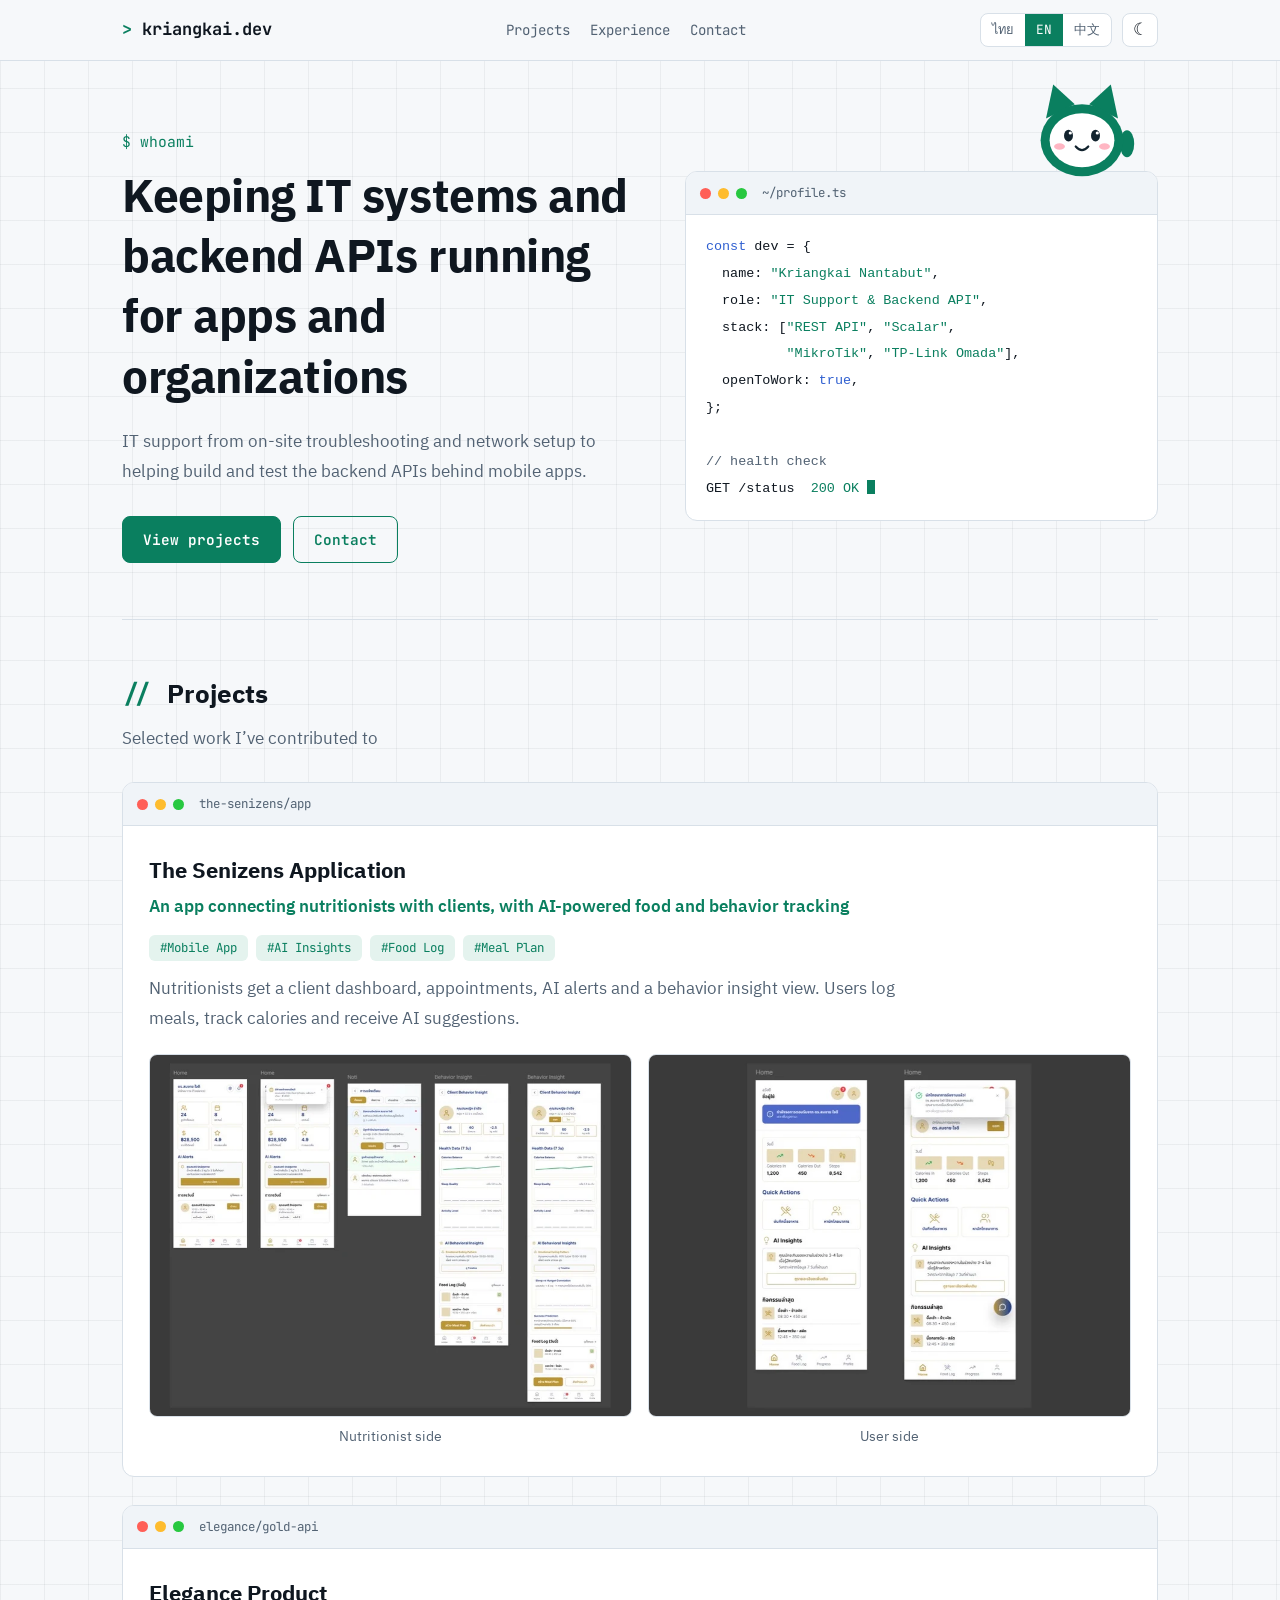
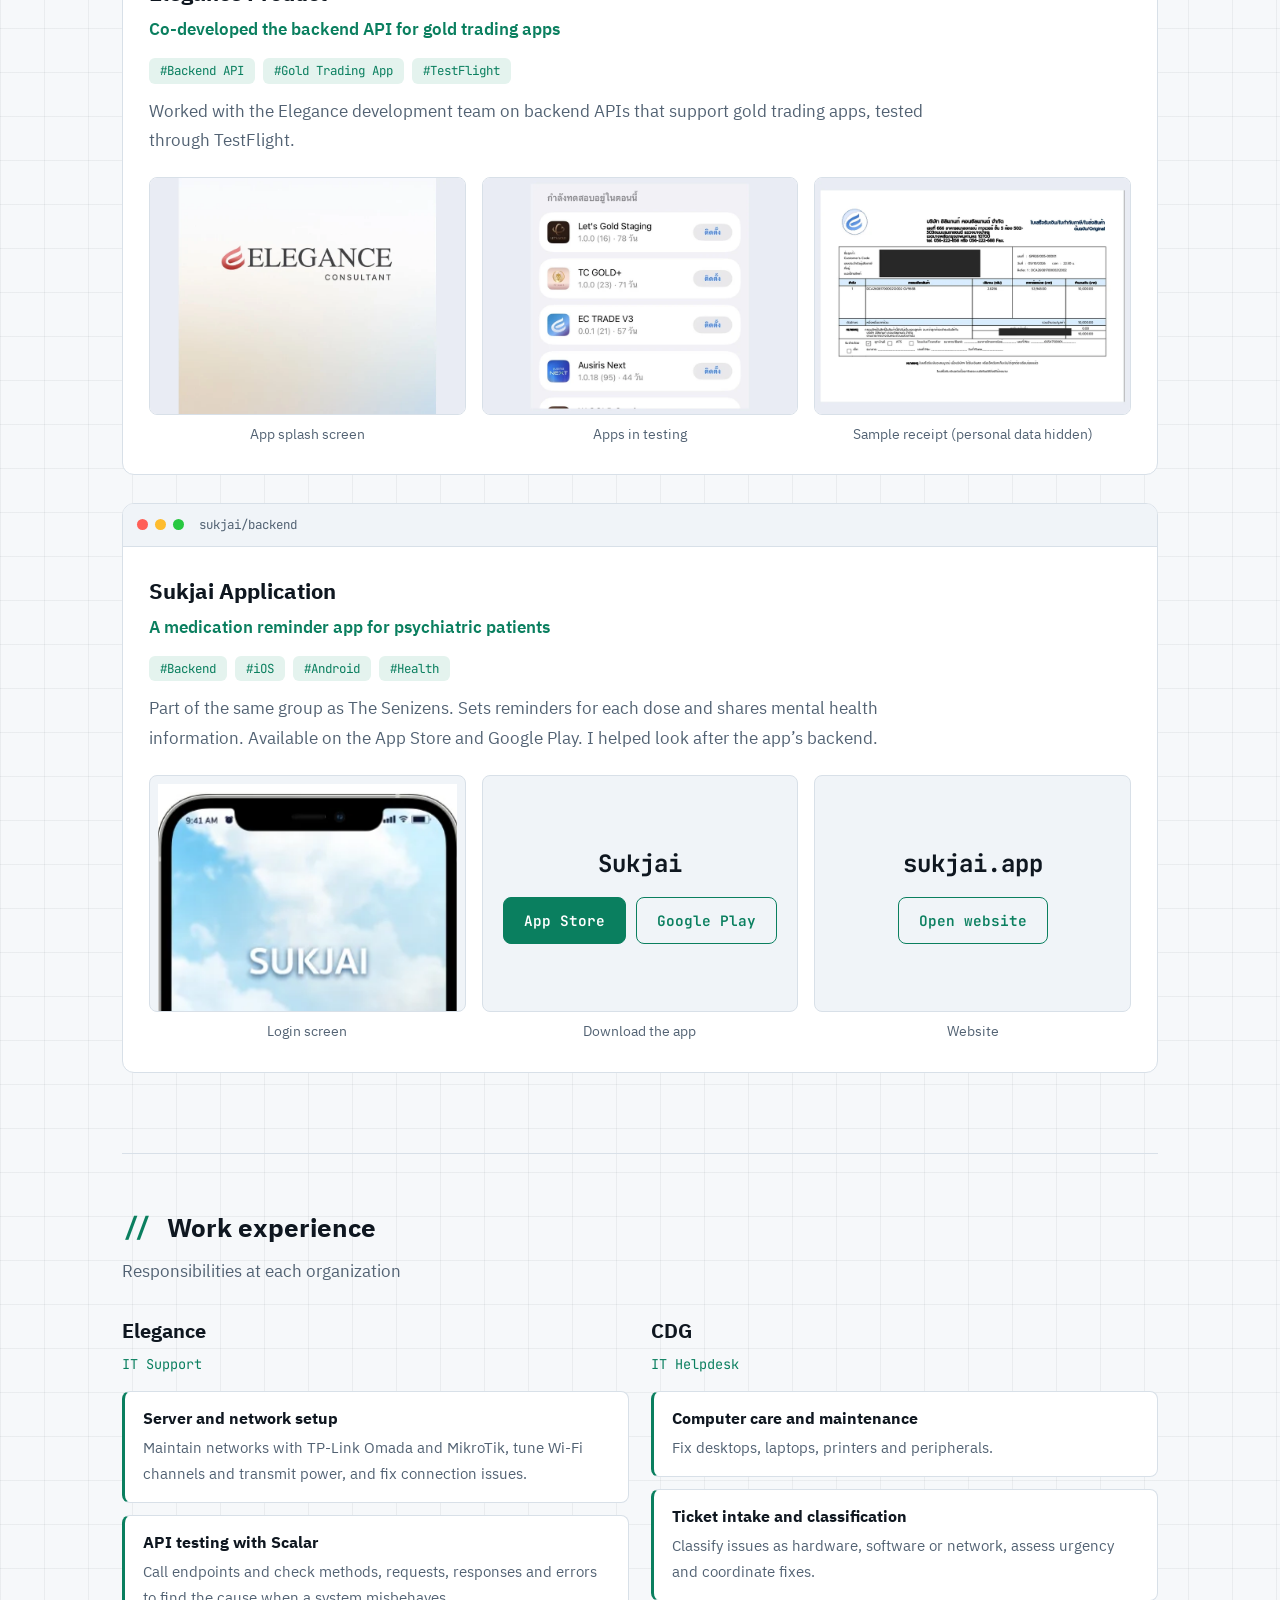
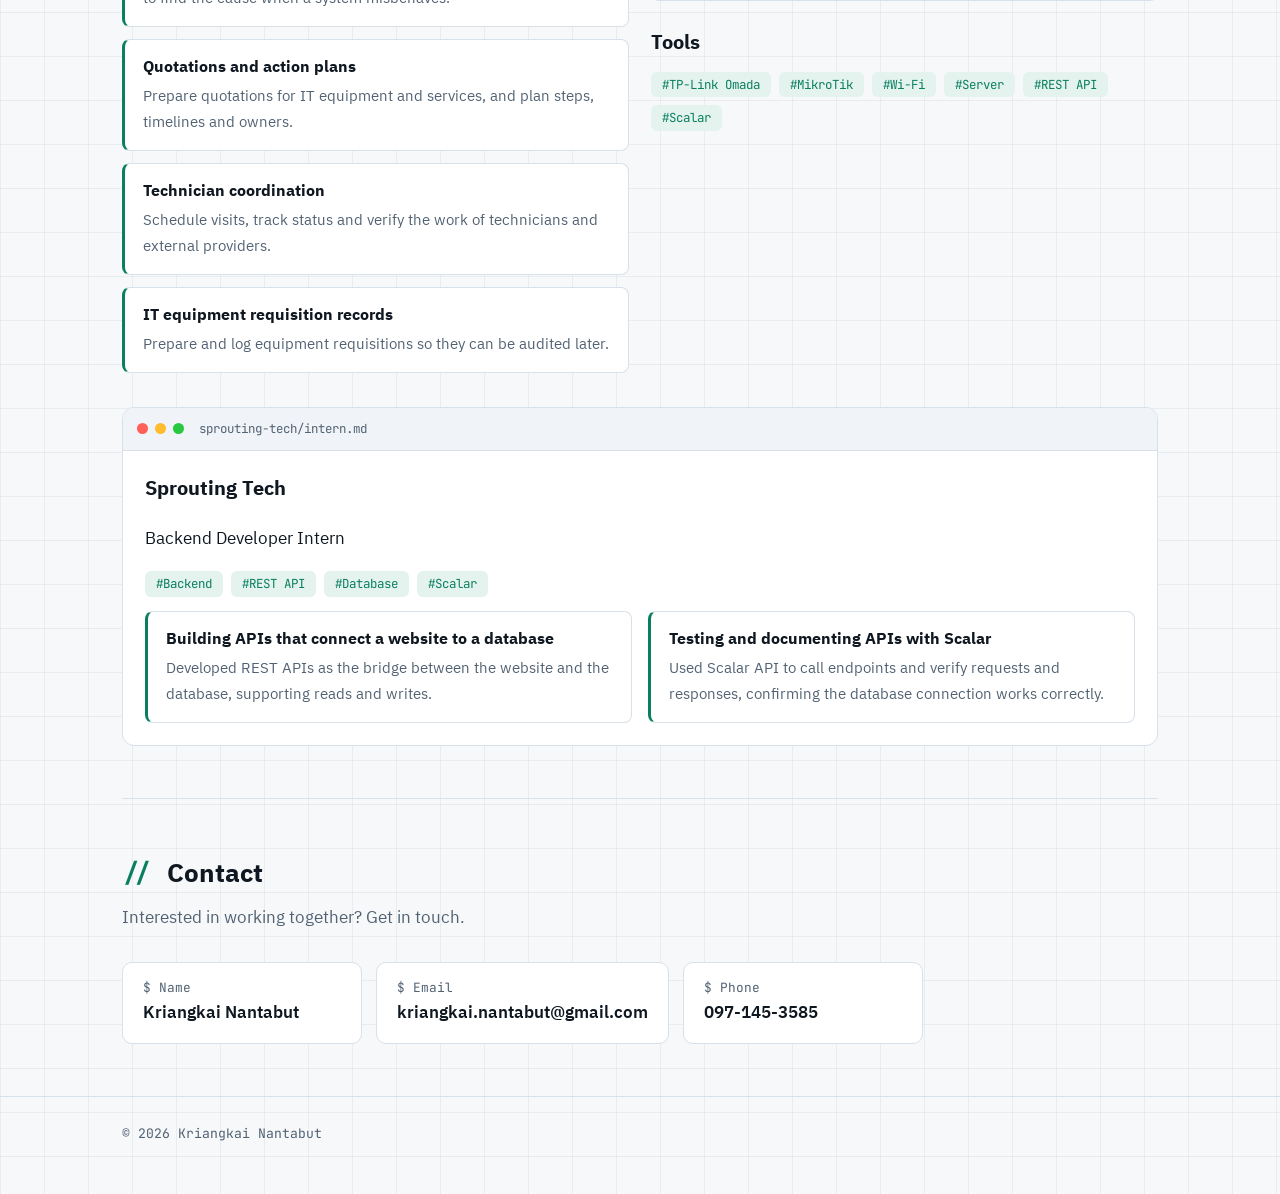
==== index.html @ 91616f71 "Add files via upload" ====
<!DOCTYPE html>
<html lang="th">
<head>
<meta charset="utf-8">
<meta name="viewport" content="width=device-width, initial-scale=1, viewport-fit=cover">
<meta property="og:title" content="Kriangkai Nantabut | Portfolio">
<meta property="og:description" content="IT Support &amp; Backend API | The Senizens, Elegance Product, Sukjai">
<meta name="description" content="IT Support &amp; Backend API portfolio">
<title>Kriangkai Nantabut | Portfolio</title>
<link rel="preconnect" href="https://fonts.googleapis.com">
<link rel="preconnect" href="https://fonts.gstatic.com" crossorigin>
<link href="https://fonts.googleapis.com/css2?family=IBM+Plex+Sans+Thai:wght@400;500;600;700&family=JetBrains+Mono:wght@400;500;700&family=Noto+Sans+SC:wght@400;500;700&display=swap" rel="stylesheet">
<style>
:root{
  --bg:#f6f8fa;--surface:#fff;--ink:#0f1720;--muted:#526273;--line:#d8e0e8;--grid:rgba(15,23,32,.05);
  --accent:#0a7f5f;--accent2:#2f5fd0;--accent-ink:#fff;--tint:#e4f3ee;--code:#f0f4f8;--warn:#b7791f;
  --mono:"JetBrains Mono",ui-monospace,SFMono-Regular,Menlo,Consolas,monospace;
  box-sizing:border-box;padding-top:env(safe-area-inset-top,0px);padding-bottom:env(safe-area-inset-bottom,0px);
}
@media (prefers-color-scheme: dark){
  :root:not([data-theme="light"]){--bg:#0a0f14;--surface:#111a22;--ink:#e6edf3;--muted:#8b9bab;--line:#1f2d3a;--grid:rgba(255,255,255,.035);--accent:#3ee6b0;--accent2:#7aa2ff;--accent-ink:#04130e;--tint:#0f2a26;--code:#0c141b;--warn:#f0bc47}
}
:root[data-theme="dark"]{--bg:#0a0f14;--surface:#111a22;--ink:#e6edf3;--muted:#8b9bab;--line:#1f2d3a;--grid:rgba(255,255,255,.035);--accent:#3ee6b0;--accent2:#7aa2ff;--accent-ink:#04130e;--tint:#0f2a26;--code:#0c141b;--warn:#f0bc47}
html{scroll-padding-top:calc(env(safe-area-inset-top,0px) + 70px);scroll-behavior:smooth}
*{box-sizing:border-box}
body{margin:0;background-color:var(--bg);background-image:linear-gradient(var(--grid) 1px,transparent 1px),linear-gradient(90deg,var(--grid) 1px,transparent 1px);background-size:44px 44px;color:var(--ink);font-family:"IBM Plex Sans Thai","Noto Sans SC",system-ui,sans-serif;line-height:1.75;font-size:17px;transition:background-color .25s,color .25s}
body::before{content:"";position:fixed;inset:0 0 auto;height:env(safe-area-inset-top,0px);z-index:10;background:var(--bg)}
.wrap{max-width:1080px;margin:0 auto;padding:0 22px}
a{color:var(--accent)}
:focus-visible{outline:2px solid var(--accent);outline-offset:3px}
.mono{font-family:var(--mono)}

.bar{position:sticky;top:env(safe-area-inset-top,0px);z-index:11;background:var(--bg);border-bottom:1px solid var(--line)}
.bar .wrap{display:flex;align-items:center;justify-content:space-between;gap:12px;height:60px}
.brand{font-family:var(--mono);font-weight:700;text-decoration:none;color:var(--ink)}
.brand b{color:var(--accent)}
.bar nav{display:flex;gap:20px}
.bar nav a{font-family:var(--mono);text-decoration:none;color:var(--muted);font-size:.88rem}
.bar nav a:hover{color:var(--accent)}
.tools{display:flex;gap:10px;align-items:center}
.lang{display:flex;border:1px solid var(--line);border-radius:8px;overflow:hidden;background:var(--surface)}
.lang button{font:inherit;font-family:var(--mono);font-size:.8rem;background:transparent;color:var(--muted);border:0;padding:5px 11px;cursor:pointer}
.lang button[aria-pressed="true"]{background:var(--accent);color:var(--accent-ink)}
#theme{font-size:1.05rem;line-height:1;width:36px;height:34px;border-radius:8px;border:1px solid var(--line);background:var(--surface);color:var(--ink);cursor:pointer}
#theme:hover,.lang button:hover{color:var(--accent)}
.lang button[aria-pressed="true"]:hover{color:var(--accent-ink)}

.hero{display:grid;grid-template-columns:1.05fr .95fr;gap:40px;align-items:center;padding:68px 0 56px}
.eyebrow{font-family:var(--mono);color:var(--accent);font-size:.92rem;margin:0 0 14px}
.hero h1{font-size:clamp(1.8rem,4.4vw,2.9rem);line-height:1.3;margin:0 0 18px;font-weight:700;letter-spacing:-.01em}
.hero p.lead{margin:0 0 28px;color:var(--muted);max-width:34em}
.btns{display:flex;gap:12px;flex-wrap:wrap}
.btn{display:inline-block;padding:10px 20px;border-radius:8px;text-decoration:none;font-weight:600;font-family:var(--mono);font-size:.9rem;border:1px solid var(--accent);color:var(--accent);transition:transform .15s}
.btn:hover{transform:translateY(-2px)}
.btn.main{background:var(--accent);color:var(--accent-ink)}

.win{background:var(--surface);border:1px solid var(--line);border-radius:12px;overflow:hidden}
.wb{display:flex;align-items:center;gap:7px;padding:10px 14px;border-bottom:1px solid var(--line);background:var(--code);font-family:var(--mono);font-size:.78rem;color:var(--muted)}
.wb i{width:11px;height:11px;border-radius:50%;background:#ff5f57}.wb i:nth-child(2){background:#febc2e}.wb i:nth-child(3){background:#28c840}
.wb span{margin-left:8px}
.term pre{margin:0;padding:18px 20px;font-family:var(--mono);font-size:.84rem;line-height:1.85;overflow-x:auto;color:var(--ink)}
.k{color:var(--accent2)}.s{color:var(--accent)}.c{color:var(--muted)}.ok{color:var(--accent)}
.cur{display:inline-block;width:8px;height:1em;background:var(--accent);vertical-align:-2px;animation:blink 1.1s steps(1) infinite}
@keyframes blink{50%{opacity:0}}
@media (prefers-reduced-motion:reduce){.cur{animation:none}html{scroll-behavior:auto}.btn:hover{transform:none}}

.termwrap{position:relative}
.mascot{position:absolute;right:22px;top:-92px;width:108px;height:auto;z-index:2;overflow:visible}
.m-body{fill:var(--accent)}.m-face{fill:var(--surface)}.m-eye{fill:#12232e}.m-cheek{fill:#ff8fa3;opacity:.65}.m-hl{fill:#fff}
.m-mouth{fill:none;stroke:#12232e;stroke-width:2.4;stroke-linecap:round}
.m-bob{animation:bob 2.6s ease-in-out infinite}
.m-eyes,.m-arm{transform-box:fill-box}
.m-eyes{transform-origin:center;animation:eyes 4.2s infinite}
.m-arm{transform-origin:50% 90%;animation:wave 1.2s ease-in-out infinite}
@keyframes bob{50%{transform:translateY(-5px)}}
@keyframes eyes{0%,92%,100%{transform:scaleY(1)}96%{transform:scaleY(.1)}}
@keyframes wave{0%,100%{transform:rotate(-8deg)}50%{transform:rotate(22deg)}}
@media (prefers-reduced-motion:reduce){.mascot *{animation:none!important}}
.intern{margin-top:22px}.intern .in{padding:22px}.intern h3{margin:0 0 2px}.intern .item{margin-bottom:0}
section{padding:52px 0;border-top:1px solid var(--line)}
h2{font-size:1.6rem;margin:0 0 6px}
h2::before{content:"// ";font-family:var(--mono);color:var(--accent)}
.sub{color:var(--muted);margin:0 0 28px}
.chips{display:flex;flex-wrap:wrap;gap:8px;margin:0 0 14px}
.chip{font-family:var(--mono);background:var(--tint);color:var(--accent);padding:2px 11px;border-radius:6px;font-size:.78rem}
.chip::before{content:"#"}

.proj{margin-bottom:28px}
.proj .in{padding:26px}
.proj h3{font-size:1.4rem;margin:0}
.proj .tag{color:var(--accent);font-weight:600;margin:2px 0 12px}
.proj p.d{color:var(--muted);margin:0 0 20px;max-width:46em}
.pair{display:grid;grid-template-columns:1fr 1fr;gap:16px}
.trio{grid-template-columns:repeat(3,1fr)}
.shot{margin:0}
.frame{aspect-ratio:4/3;background:var(--code);border-radius:8px;border:1px solid var(--line);overflow:hidden;display:grid;place-items:center;position:relative}
.frame img{width:100%;height:100%;object-fit:cover;display:block;cursor:zoom-in;transition:transform .3s}
.frame:hover img{transform:scale(1.04)}
.frame.phone img{object-fit:contain;padding:8px}
.shot figcaption{margin-top:8px;color:var(--muted);font-size:.9rem;text-align:center}
.store{align-content:center;justify-items:center;gap:12px;padding:20px;text-align:center}
.store .logo{font-family:var(--mono);font-size:1.5rem;font-weight:700}
.store .row{display:flex;gap:10px;flex-wrap:wrap;justify-content:center}

#zoom{position:fixed;inset:0;z-index:50;display:grid;place-items:center;background:rgba(4,8,12,.82);backdrop-filter:blur(6px);opacity:0;pointer-events:none;transition:opacity .18s}
#zoom.on{opacity:1}
#zoom img{max-width:94vw;max-height:90vh;object-fit:contain;border-radius:10px;box-shadow:0 20px 60px rgba(0,0,0,.5);transform:scale(.95);transition:transform .2s}
#zoom.on img{transform:none}
@media (hover:none){#zoom.on{pointer-events:auto}.frame img{cursor:pointer}}

.roles{display:grid;grid-template-columns:1fr 1fr;gap:22px}
.col h3{margin:0 0 2px}
.col .co{font-family:var(--mono);color:var(--accent);margin:0 0 14px;font-size:.85rem}
.item{background:var(--surface);border:1px solid var(--line);border-left:3px solid var(--accent);border-radius:8px;padding:14px 18px;margin-bottom:12px}
.item h4{margin:0 0 2px;font-size:1rem}
.item p{margin:0;color:var(--muted);font-size:.93rem}

.contact{display:flex;gap:14px;flex-wrap:wrap}
.cbox{background:var(--surface);border:1px solid var(--line);border-radius:10px;padding:14px 20px;min-width:240px}
.cbox span{display:block;font-family:var(--mono);color:var(--muted);font-size:.8rem}
.cbox span::before{content:"$ "}
.cbox a,.cbox strong{font-weight:600;text-decoration:none;color:var(--ink);word-break:break-all}
.cbox a:hover{color:var(--accent)}
footer{padding:26px 0 48px;border-top:1px solid var(--line);color:var(--muted);font-family:var(--mono);font-size:.82rem}

@media (max-width:820px){
  .hero{grid-template-columns:1fr;padding-top:40px}
  .termwrap{margin-top:80px}
  .mascot{width:92px;top:-78px}
  .roles{grid-template-columns:1fr}
  .bar nav{display:none}
  .proj .in{padding:18px}
  .pair{gap:10px}
  .trio{grid-template-columns:1fr}
}
</style>
</head>
<body>
<div class="bar"><div class="wrap">
  <a class="brand" href="#top"><b>&gt;</b> kriangkai.dev</a>
  <nav><a href="#projects" data-i18n="nav_proj"></a><a href="#work" data-i18n="nav_work"></a><a href="#contact" data-i18n="nav_contact"></a></nav>
  <div class="tools">
    <div class="lang" role="group" aria-label="Language">
      <button data-l="th" aria-pressed="true">ไทย</button><button data-l="en" aria-pressed="false">EN</button><button data-l="zh" aria-pressed="false">中文</button>
    </div>
    <button id="theme" type="button" aria-label="Toggle light/dark theme" title="Light / Dark"></button>
  </div>
</div></div>

<main class="wrap" id="top">
  <header class="hero">
    <div>
      <p class="eyebrow">$ whoami</p>
      <h1 data-i18n="h1"></h1>
      <p class="lead" data-i18n="hero_p"></p>
      <div class="btns">
        <a class="btn main" href="#projects" data-i18n="btn_proj"></a>
        <a class="btn" href="#contact" data-i18n="btn_contact"></a>
      </div>
    </div>
    <div class="termwrap">
    <svg class="mascot" viewBox="0 0 120 110" role="img" aria-label="Cute waving mascot">
      <g class="m-bob">
        <path class="m-body" d="M20 44 L28 6 L52 28 Z"/><path class="m-body" d="M100 44 L92 6 L68 28 Z"/>
        <g class="m-arm"><ellipse class="m-body" cx="110" cy="72" rx="8" ry="15"/></g>
        <ellipse class="m-body" cx="60" cy="68" rx="46" ry="40"/>
        <ellipse class="m-face" cx="60" cy="68" rx="36" ry="30"/>
        <g class="m-eyes"><ellipse class="m-eye" cx="45" cy="63" rx="5" ry="6.5"/><ellipse class="m-eye" cx="75" cy="63" rx="5" ry="6.5"/><circle class="m-hl" cx="47" cy="60" r="1.8"/><circle class="m-hl" cx="77" cy="60" r="1.8"/></g>
        <ellipse class="m-cheek" cx="35" cy="75" rx="6" ry="3.5"/><ellipse class="m-cheek" cx="85" cy="75" rx="6" ry="3.5"/>
        <path class="m-mouth" d="M53 75 Q60 83 67 75"/>
      </g>
    </svg>
    <div class="win term">
      <div class="wb"><i></i><i></i><i></i><span>~/profile.ts</span></div>
<pre><code><span class="k">const</span> dev = {
  name: <span class="s">"Kriangkai Nantabut"</span>,
  role: <span class="s">"IT Support &amp; Backend API"</span>,
  stack: [<span class="s">"REST API"</span>, <span class="s">"Scalar"</span>,
          <span class="s">"MikroTik"</span>, <span class="s">"TP-Link Omada"</span>],
  openToWork: <span class="k">true</span>,
};

<span class="c">// health check</span>
GET /status  <span class="ok">200 OK</span> <span class="cur"></span></code></pre>
    </div>
    </div>
  </header>

  <section id="projects">
    <h2 data-i18n="sec_proj"></h2>
    <p class="sub" data-i18n="sec_proj_s"></p>

    <article class="win proj">
      <div class="wb"><i></i><i></i><i></i><span>the-senizens/app</span></div>
      <div class="in">
        <h3>The Senizens Application</h3>
        <p class="tag" data-i18n="p1_s"></p>
        <div class="chips"><span class="chip">Mobile App</span><span class="chip">AI Insights</span><span class="chip">Food Log</span><span class="chip">Meal Plan</span></div>
        <p class="d" data-i18n="p1_d"></p>
        <div class="pair">
          <figure class="shot"><div class="frame"><img src="[data-uri]" alt="Nutritionist dashboard" loading="lazy"></div><figcaption data-i18n="p1_c1"></figcaption></figure>
          <figure class="shot"><div class="frame"><img src="[data-uri]" alt="User app screens" loading="lazy"></div><figcaption data-i18n="p1_c2"></figcaption></figure>
        </div>
      </div>
    </article>

    <article class="win proj">
      <div class="wb"><i></i><i></i><i></i><span>elegance/gold-api</span></div>
      <div class="in">
        <h3>Elegance Product</h3>
        <p class="tag" data-i18n="p2_s"></p>
        <div class="chips"><span class="chip">Backend API</span><span class="chip">Gold Trading App</span><span class="chip">TestFlight</span></div>
        <p class="d" data-i18n="p2_d"></p>
        <div class="pair trio">
          <figure class="shot"><div class="frame"><img src="[data-uri]" alt="App splash screen" loading="lazy"></div><figcaption data-i18n="p2_c1"></figcaption></figure>
          <figure class="shot"><div class="frame"><img src="[data-uri]" alt="Apps in testing" loading="lazy"></div><figcaption data-i18n="p2_c2"></figcaption></figure>
          <figure class="shot"><div class="frame"><img src="[data-uri]" alt="Sample receipt" loading="lazy"></div><figcaption data-i18n="p2_c3"></figcaption></figure>
        </div>
      </div>
    </article>

    <article class="win proj">
      <div class="wb"><i></i><i></i><i></i><span>sukjai/backend</span></div>
      <div class="in">
        <h3>Sukjai Application</h3>
        <p class="tag" data-i18n="p3_s"></p>
        <div class="chips"><span class="chip">Backend</span><span class="chip">iOS</span><span class="chip">Android</span><span class="chip">Health</span></div>
        <p class="d" data-i18n="p3_d"></p>
        <div class="pair trio">
          <figure class="shot"><div class="frame phone"><img src="[data-uri]" alt="Login screen" loading="lazy"></div><figcaption data-i18n="p3_c0"></figcaption></figure>
          <figure class="shot"><div class="frame store"><div class="logo">Sukjai</div><div class="row">
            <a class="btn main" href="https://apps.apple.com/us/app/id1559483008" target="_blank" rel="noopener">App Store</a>
            <a class="btn" href="https://play.google.com/store/apps/details?id=h3c.dekdoydev.sukjai" target="_blank" rel="noopener">Google Play</a></div></div><figcaption data-i18n="p3_c1"></figcaption></figure>
          <figure class="shot"><div class="frame store"><div class="logo">sukjai.app</div><div class="row">
            <a class="btn" href="https://www.sukjai.app/" target="_blank" rel="noopener" data-i18n="p3_site"></a></div></div><figcaption data-i18n="p3_c2"></figcaption></figure>
        </div>
      </div>
    </article>
  </section>

  <section id="work">
    <h2 data-i18n="sec_work"></h2>
    <p class="sub" data-i18n="sec_work_s"></p>
    <div class="roles">
      <div class="col">
        <h3>Elegance</h3><p class="co">IT Support</p>
        <div class="item"><h4 data-i18n="w1t"></h4><p data-i18n="w1d"></p></div>
        <div class="item"><h4 data-i18n="w2t"></h4><p data-i18n="w2d"></p></div>
        <div class="item"><h4 data-i18n="w3t"></h4><p data-i18n="w3d"></p></div>
        <div class="item"><h4 data-i18n="w4t"></h4><p data-i18n="w4d"></p></div>
        <div class="item"><h4 data-i18n="w5t"></h4><p data-i18n="w5d"></p></div>
      </div>
      <div class="col">
        <h3>CDG</h3><p class="co">IT Helpdesk</p>
        <div class="item"><h4 data-i18n="w6t"></h4><p data-i18n="w6d"></p></div>
        <div class="item"><h4 data-i18n="w7t"></h4><p data-i18n="w7d"></p></div>
        <h3 style="margin-top:26px" data-i18n="sec_tools"></h3>
        <div class="chips" style="margin-top:10px"><span class="chip">TP-Link Omada</span><span class="chip">MikroTik</span><span class="chip">Wi-Fi</span><span class="chip">Server</span><span class="chip">REST API</span><span class="chip">Scalar</span></div>
      </div>
    </div>
  <div class="win intern">
      <div class="wb"><i></i><i></i><i></i><span>sprouting-tech/intern.md</span></div>
      <div class="in">
        <h3>Sprouting Tech</h3><p class="co" data-i18n="s_role"></p>
        <div class="chips"><span class="chip">Backend</span><span class="chip">REST API</span><span class="chip">Database</span><span class="chip">Scalar</span></div>
        <div class="pair">
          <div class="item"><h4 data-i18n="s1t"></h4><p data-i18n="s1d"></p></div>
          <div class="item"><h4 data-i18n="s2t"></h4><p data-i18n="s2d"></p></div>
        </div>
      </div>
    </div>
  </section>

  <section id="contact">
    <h2 data-i18n="sec_contact"></h2>
    <p class="sub" data-i18n="c_sub"></p>
    <div class="contact">
      <div class="cbox"><span data-i18n="c_name"></span><strong>Kriangkai Nantabut</strong></div>
      <div class="cbox"><span data-i18n="c_mail"></span><a href="mailto:kriangkai.nantabut@gmail.com">kriangkai.nantabut@gmail.com</a></div>
      <div class="cbox"><span data-i18n="c_tel"></span><a href="tel:+66971453585">097-145-3585</a></div>
    </div>
  </section>
</main>
<footer><div class="wrap">© 2026 Kriangkai Nantabut</div></footer>

<div id="zoom" aria-hidden="true"><img alt=""></div>

<script>
const T={
th:{nav_proj:"ผลงาน",nav_work:"ประสบการณ์",nav_contact:"ติดต่อ",
h1:"ดูแลระบบไอทีและ API หลังบ้าน ให้แอปและองค์กรทำงานได้ไม่สะดุด",
hero_p:"งาน IT Support ตั้งแต่แก้ปัญหาหน้างาน วางระบบเครือข่าย ไปจนถึงร่วมพัฒนาและทดสอบ API หลังบ้านของแอปพลิเคชัน",
btn_proj:"ดูผลงาน",btn_contact:"ติดต่อ",sec_proj:"ผลงาน",sec_proj_s:"โปรเจกต์ที่เคยร่วมทำ",
p1_s:"แอปเชื่อมนักโภชนาการกับผู้ใช้ ติดตามอาหารและพฤติกรรมสุขภาพด้วย AI",
p1_d:"ฝั่งนักโภชนาการมีแดชบอร์ดลูกค้า นัดหมาย AI Alerts และหน้าวิเคราะห์พฤติกรรม ส่วนฝั่งผู้ใช้บันทึกมื้ออาหาร ดูแคลอรี่ และรับคำแนะนำจาก AI",
p1_c1:"ฝั่งนักโภชนาการ",p1_c2:"ฝั่งผู้ใช้",
p2_s:"ร่วมพัฒนา API หลังบ้านของแอปเทรดทองคำ",
p2_d:"ทำงานร่วมกับทีมพัฒนา Elegance เพื่อพัฒนา API หลังบ้านที่รองรับแอปเทรดทองคำ ซึ่งทดสอบผ่าน TestFlight",
p2_c1:"หน้าเปิดแอป",p2_c2:"แอปที่อยู่ระหว่างทดสอบ",p2_c3:"ตัวอย่างใบเสร็จรับเงิน (ปิดข้อมูลส่วนตัว)",
p3_s:"แอปช่วยเตือนการรับประทานยา สำหรับผู้ป่วยจิตเวช",
p3_d:"แอปในเครือเดียวกับ The Senizens ตั้งเวลาเตือนกินยาแต่ละมื้อ และให้ความรู้เรื่องโรคจิตเวช เผยแพร่บน App Store และ Google Play ผมช่วยดูแลระบบหลังบ้านของแอป",
p3_c0:"หน้าเข้าสู่ระบบ",p3_c1:"ดาวน์โหลดแอป",p3_c2:"เว็บไซต์",p3_site:"เปิดเว็บไซต์",
sec_work:"ประสบการณ์ทำงาน",sec_work_s:"งานที่รับผิดชอบในแต่ละองค์กร",
w1t:"ติดตั้งและตั้งค่า Server และเครือข่าย",w1d:"ดูแลเครือข่ายด้วย TP-Link Omada และ MikroTik ปรับ Channel และกำลังส่ง Wi-Fi และแก้ปัญหาการเชื่อมต่อ",
w2t:"ทดสอบ API ด้วย Scalar",w2d:"ลองเรียก Endpoint ตรวจ Method, Request, Response และข้อผิดพลาด เพื่อหาสาเหตุเมื่อระบบผิดปกติ",
w3t:"ใบเสนอราคาและ Action Plan",w3d:"จัดทำใบเสนอราคาอุปกรณ์และบริการไอที พร้อมวางขั้นตอน ระยะเวลา และผู้รับผิดชอบ",
w4t:"ประสานงานทีมช่าง",w4d:"นัดหมาย ติดตามสถานะ และตรวจสอบผลงานของช่างและผู้ให้บริการภายนอก",
w5t:"เอกสารเบิกจ่ายอุปกรณ์ไอที",w5d:"จัดทำและบันทึกรายการเบิกอุปกรณ์ เพื่อให้ตรวจสอบย้อนหลังได้",
w6t:"ดูแลและบำรุงรักษาคอมพิวเตอร์",w6d:"แก้ปัญหาคอมพิวเตอร์ โน้ตบุ๊ก เครื่องพิมพ์ และอุปกรณ์ต่อพ่วง",
w7t:"รับแจ้งและจำแนกปัญหา",w7d:"จำแนกเป็นฮาร์ดแวร์ ซอฟต์แวร์ หรือเครือข่าย ประเมินความเร่งด่วน และประสานงานแก้ไข",
s_role:"ฝึกงาน · Backend Developer",s1t:"สร้าง API เชื่อมเว็บไซต์กับฐานข้อมูล",s1d:"พัฒนา REST API เป็นตัวกลางระหว่างเว็บไซต์และ Database รองรับการอ่านและบันทึกข้อมูล",s2t:"ทดสอบและดูเอกสาร API ด้วย Scalar",s2d:"ใช้ Scalar API ลองเรียก Endpoint ตรวจ Request และ Response เพื่อยืนยันว่าเชื่อมต่อฐานข้อมูลได้ถูกต้อง",
sec_tools:"เครื่องมือ",sec_contact:"ติดต่อ",c_sub:"สนใจร่วมงานหรืออยากคุยเพิ่มเติม ติดต่อได้เลย",
c_name:"ชื่อ",c_mail:"อีเมล",c_tel:"โทรศัพท์"},
en:{nav_proj:"Projects",nav_work:"Experience",nav_contact:"Contact",
h1:"Keeping IT systems and backend APIs running for apps and organizations",
hero_p:"IT support from on-site troubleshooting and network setup to helping build and test the backend APIs behind mobile apps.",
btn_proj:"View projects",btn_contact:"Contact",sec_proj:"Projects",sec_proj_s:"Selected work I’ve contributed to",
p1_s:"An app connecting nutritionists with clients, with AI-powered food and behavior tracking",
p1_d:"Nutritionists get a client dashboard, appointments, AI alerts and a behavior insight view. Users log meals, track calories and receive AI suggestions.",
p1_c1:"Nutritionist side",p1_c2:"User side",
p2_s:"Co-developed the backend API for gold trading apps",
p2_d:"Worked with the Elegance development team on backend APIs that support gold trading apps, tested through TestFlight.",
p2_c1:"App splash screen",p2_c2:"Apps in testing",p2_c3:"Sample receipt (personal data hidden)",
p3_s:"A medication reminder app for psychiatric patients",
p3_d:"Part of the same group as The Senizens. Sets reminders for each dose and shares mental health information. Available on the App Store and Google Play. I helped look after the app’s backend.",
p3_c0:"Login screen",p3_c1:"Download the app",p3_c2:"Website",p3_site:"Open website",
sec_work:"Work experience",sec_work_s:"Responsibilities at each organization",
w1t:"Server and network setup",w1d:"Maintain networks with TP-Link Omada and MikroTik, tune Wi-Fi channels and transmit power, and fix connection issues.",
w2t:"API testing with Scalar",w2d:"Call endpoints and check methods, requests, responses and errors to find the cause when a system misbehaves.",
w3t:"Quotations and action plans",w3d:"Prepare quotations for IT equipment and services, and plan steps, timelines and owners.",
w4t:"Technician coordination",w4d:"Schedule visits, track status and verify the work of technicians and external providers.",
w5t:"IT equipment requisition records",w5d:"Prepare and log equipment requisitions so they can be audited later.",
w6t:"Computer care and maintenance",w6d:"Fix desktops, laptops, printers and peripherals.",
w7t:"Ticket intake and classification",w7d:"Classify issues as hardware, software or network, assess urgency and coordinate fixes.",
s_role:"Backend Developer Intern",s1t:"Building APIs that connect a website to a database",s1d:"Developed REST APIs as the bridge between the website and the database, supporting reads and writes.",s2t:"Testing and documenting APIs with Scalar",s2d:"Used Scalar API to call endpoints and verify requests and responses, confirming the database connection works correctly.",
sec_tools:"Tools",sec_contact:"Contact",c_sub:"Interested in working together? Get in touch.",
c_name:"Name",c_mail:"Email",c_tel:"Phone"},
zh:{nav_proj:"项目",nav_work:"工作经历",nav_contact:"联系",
h1:"维护 IT 系统与后端 API，让应用和企业稳定运行",
hero_p:"从现场故障排查、网络搭建，到参与开发和测试移动应用的后端 API。",
btn_proj:"查看项目",btn_contact:"联系我",sec_proj:"项目",sec_proj_s:"参与过的项目",
p1_s:"连接营养师与用户的应用，用 AI 跟踪饮食和行为",
p1_d:"营养师端提供客户看板、预约、AI 提醒和行为分析页面；用户端可记录饮食、查看热量并获得 AI 建议。",
p1_c1:"营养师端",p1_c2:"用户端",
p2_s:"参与开发黄金交易应用的后端 API",
p2_d:"与 Elegance 开发团队合作，开发支持黄金交易应用的后端 API，并通过 TestFlight 测试。",
p2_c1:"应用启动页",p2_c2:"测试中的应用",p2_c3:"收据示例（已隐藏个人信息）",
p3_s:"面向精神科患者的服药提醒应用",
p3_d:"与 The Senizens 同属一个集团。可为每次服药设置提醒，并提供心理健康知识。已上架 App Store 和 Google Play。我协助维护该应用的后端系统。",
p3_c0:"登录页面",p3_c1:"下载应用",p3_c2:"网站",p3_site:"打开网站",
sec_work:"工作经历",sec_work_s:"在各公司的职责",
w1t:"服务器与网络搭建",w1d:"使用 TP-Link Omada 和 MikroTik 维护网络，调整 Wi-Fi 信道和发射功率，排查连接问题。",
w2t:"使用 Scalar 测试 API",w2d:"调用接口，检查请求方法、请求、响应和错误，在系统异常时定位原因。",
w3t:"报价单与行动计划",w3d:"制作 IT 设备和服务报价单，并规划步骤、时间和负责人。",
w4t:"协调技术团队",w4d:"安排上门时间、跟进状态，并检查技术人员和外部服务商的工作成果。",
w5t:"IT 设备领用单据",w5d:"制作并登记设备领用记录，便于日后查核。",
w6t:"电脑维护与保养",w6d:"处理台式机、笔记本、打印机和外设的故障。",
w7t:"受理并分类问题",w7d:"将问题分为硬件、软件或网络，评估紧急程度并协调解决。",
s_role:"后端开发实习生",s1t:"构建连接网站与数据库的 API",s1d:"开发 REST API，作为网站与数据库之间的桥梁，支持数据的读取和写入。",s2t:"使用 Scalar 测试和查看 API 文档",s2d:"通过 Scalar API 调用接口，检查请求与响应，确认与数据库的连接正常。",
sec_tools:"工具",sec_contact:"联系方式",c_sub:"有合作意向或想进一步交流，欢迎联系。",
c_name:"姓名",c_mail:"邮箱",c_tel:"电话"}};
const titles={th:"Kriangkai Nantabut | ผลงาน",en:"Kriangkai Nantabut | Portfolio",zh:"Kriangkai Nantabut | 作品集"};
function setLang(l){
  document.documentElement.lang=l;
  document.querySelectorAll("[data-i18n]").forEach(e=>{e.textContent=T[l][e.dataset.i18n]});
  document.querySelectorAll(".lang button").forEach(b=>b.setAttribute("aria-pressed",b.dataset.l===l));
  document.title=titles[l];
  try{localStorage.setItem("lang",l)}catch(e){}
}
document.querySelectorAll(".lang button").forEach(b=>b.addEventListener("click",()=>setLang(b.dataset.l)));
let init="th";
try{init=localStorage.getItem("lang")||""}catch(e){}
if(!T[init]){const n=(navigator.language||"th").slice(0,2);init=T[n]?n:"th"}
setLang(init);

/* Theme toggle */
const root=document.documentElement,tbtn=document.getElementById("theme"),mq=matchMedia("(prefers-color-scheme: dark)");
function curTheme(){return root.dataset.theme||(mq.matches?"dark":"light")}
function paint(){tbtn.textContent=curTheme()==="dark"?"☀":"☾"}
try{const t=localStorage.getItem("theme");if(t)root.dataset.theme=t}catch(e){}
tbtn.addEventListener("click",()=>{
  const n=curTheme()==="dark"?"light":"dark";root.dataset.theme=n;paint();
  try{localStorage.setItem("theme",n)}catch(e){}
});
mq.addEventListener("change",paint);paint();

/* Hover zoom */
const z=document.getElementById("zoom"),zi=z.querySelector("img"),canHover=matchMedia("(hover:hover)").matches;
function show(img){zi.src=img.src;zi.alt=img.alt;z.classList.add("on");z.setAttribute("aria-hidden","false")}
function hide(){z.classList.remove("on");z.setAttribute("aria-hidden","true")}
document.querySelectorAll(".frame img").forEach(img=>{
  if(canHover){img.addEventListener("mouseenter",()=>show(img));img.addEventListener("mouseleave",hide)}
  else img.addEventListener("click",()=>show(img));
});
z.addEventListener("click",hide);
addEventListener("keydown",e=>{if(e.key==="Escape")hide()});
addEventListener("scroll",hide,{passive:true});
</script>
</body>
</html>
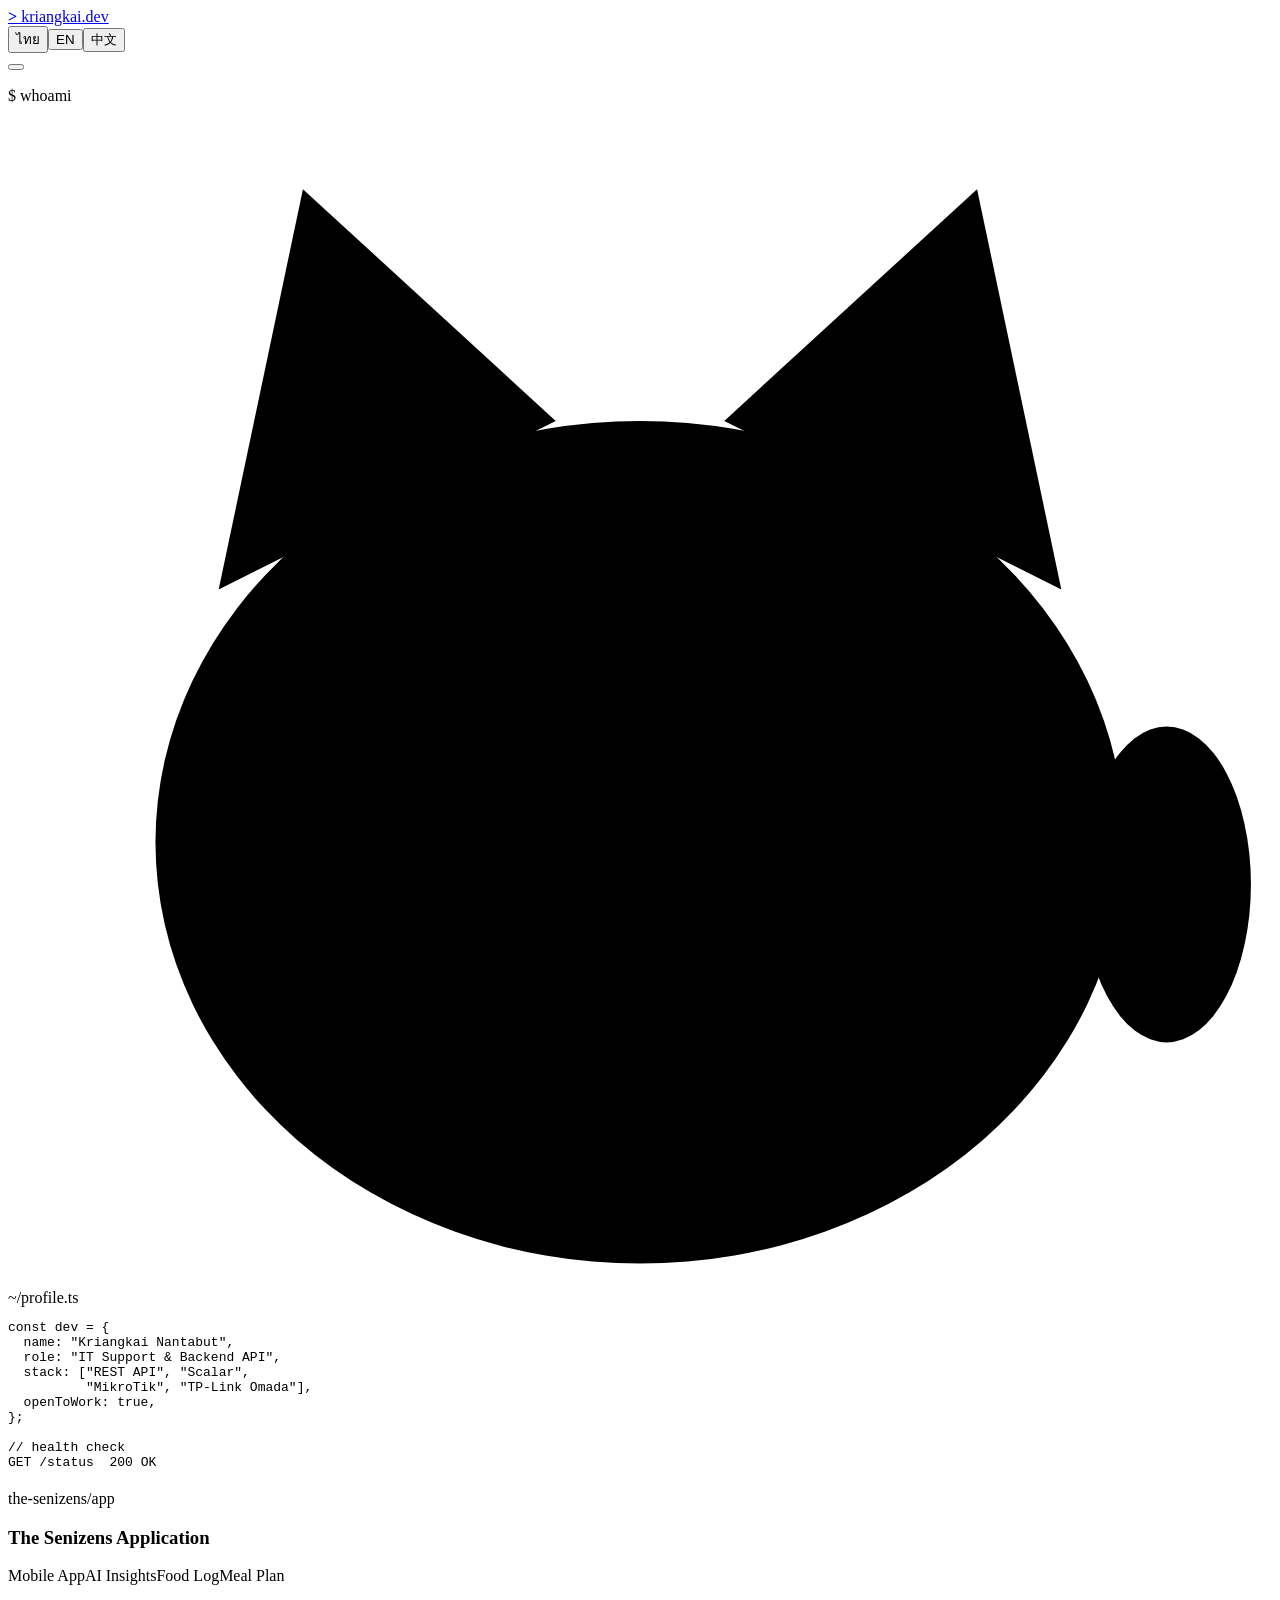
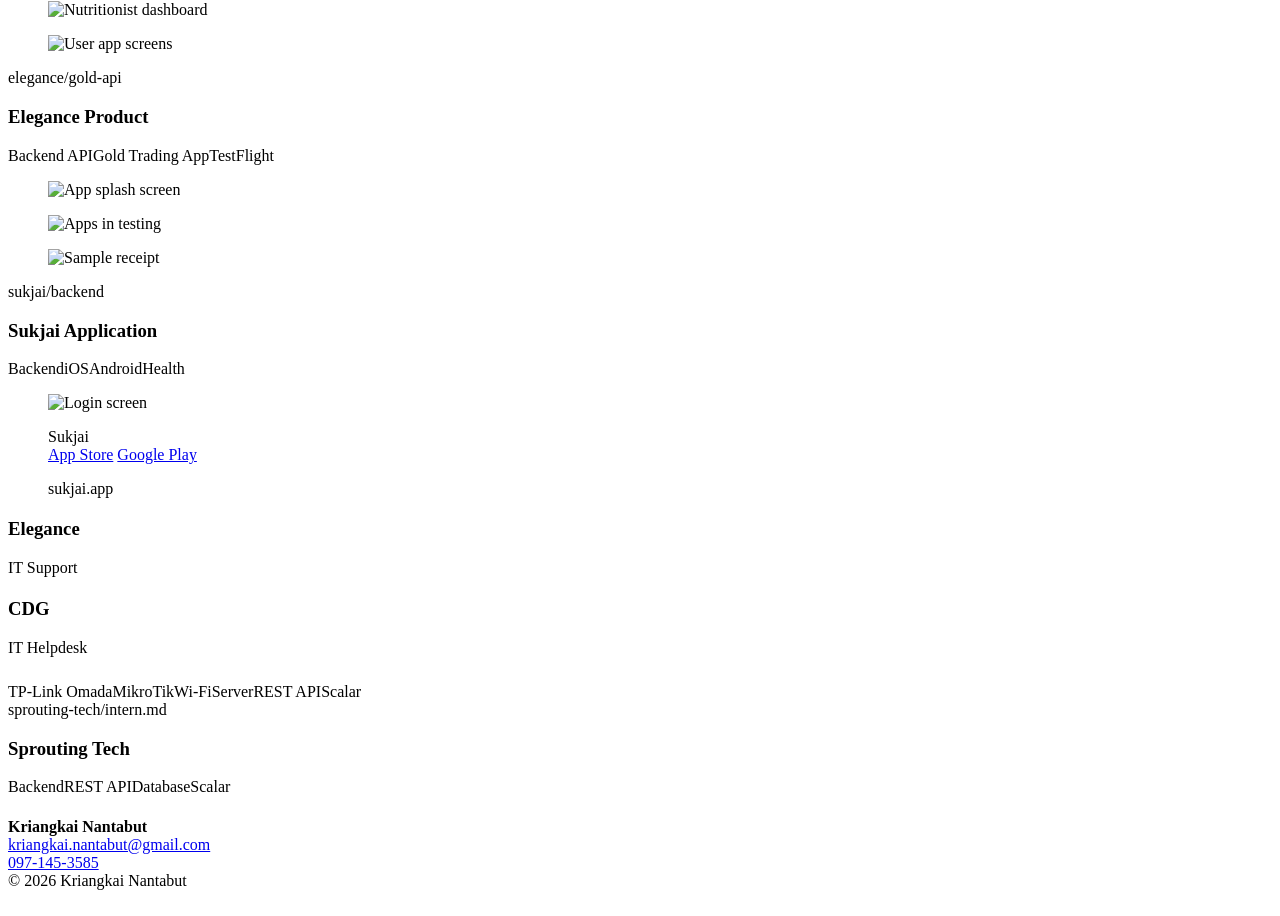
==== commit ddcdc60b: "Add files via upload" ====
--- a/index.html
+++ b/index.html
@@ -7,133 +7,11 @@
 <meta property="og:description" content="IT Support &amp; Backend API | The Senizens, Elegance Product, Sukjai">
 <meta name="description" content="IT Support &amp; Backend API portfolio">
 <title>Kriangkai Nantabut | Portfolio</title>
+<link rel="icon" href="favicon.svg" type="image/svg+xml">
 <link rel="preconnect" href="https://fonts.googleapis.com">
 <link rel="preconnect" href="https://fonts.gstatic.com" crossorigin>
 <link href="https://fonts.googleapis.com/css2?family=IBM+Plex+Sans+Thai:wght@400;500;600;700&family=JetBrains+Mono:wght@400;500;700&family=Noto+Sans+SC:wght@400;500;700&display=swap" rel="stylesheet">
-<style>
-:root{
-  --bg:#f6f8fa;--surface:#fff;--ink:#0f1720;--muted:#526273;--line:#d8e0e8;--grid:rgba(15,23,32,.05);
-  --accent:#0a7f5f;--accent2:#2f5fd0;--accent-ink:#fff;--tint:#e4f3ee;--code:#f0f4f8;--warn:#b7791f;
-  --mono:"JetBrains Mono",ui-monospace,SFMono-Regular,Menlo,Consolas,monospace;
-  box-sizing:border-box;padding-top:env(safe-area-inset-top,0px);padding-bottom:env(safe-area-inset-bottom,0px);
-}
-@media (prefers-color-scheme: dark){
-  :root:not([data-theme="light"]){--bg:#0a0f14;--surface:#111a22;--ink:#e6edf3;--muted:#8b9bab;--line:#1f2d3a;--grid:rgba(255,255,255,.035);--accent:#3ee6b0;--accent2:#7aa2ff;--accent-ink:#04130e;--tint:#0f2a26;--code:#0c141b;--warn:#f0bc47}
-}
-:root[data-theme="dark"]{--bg:#0a0f14;--surface:#111a22;--ink:#e6edf3;--muted:#8b9bab;--line:#1f2d3a;--grid:rgba(255,255,255,.035);--accent:#3ee6b0;--accent2:#7aa2ff;--accent-ink:#04130e;--tint:#0f2a26;--code:#0c141b;--warn:#f0bc47}
-html{scroll-padding-top:calc(env(safe-area-inset-top,0px) + 70px);scroll-behavior:smooth}
-*{box-sizing:border-box}
-body{margin:0;background-color:var(--bg);background-image:linear-gradient(var(--grid) 1px,transparent 1px),linear-gradient(90deg,var(--grid) 1px,transparent 1px);background-size:44px 44px;color:var(--ink);font-family:"IBM Plex Sans Thai","Noto Sans SC",system-ui,sans-serif;line-height:1.75;font-size:17px;transition:background-color .25s,color .25s}
-body::before{content:"";position:fixed;inset:0 0 auto;height:env(safe-area-inset-top,0px);z-index:10;background:var(--bg)}
-.wrap{max-width:1080px;margin:0 auto;padding:0 22px}
-a{color:var(--accent)}
-:focus-visible{outline:2px solid var(--accent);outline-offset:3px}
-.mono{font-family:var(--mono)}
-
-.bar{position:sticky;top:env(safe-area-inset-top,0px);z-index:11;background:var(--bg);border-bottom:1px solid var(--line)}
-.bar .wrap{display:flex;align-items:center;justify-content:space-between;gap:12px;height:60px}
-.brand{font-family:var(--mono);font-weight:700;text-decoration:none;color:var(--ink)}
-.brand b{color:var(--accent)}
-.bar nav{display:flex;gap:20px}
-.bar nav a{font-family:var(--mono);text-decoration:none;color:var(--muted);font-size:.88rem}
-.bar nav a:hover{color:var(--accent)}
-.tools{display:flex;gap:10px;align-items:center}
-.lang{display:flex;border:1px solid var(--line);border-radius:8px;overflow:hidden;background:var(--surface)}
-.lang button{font:inherit;font-family:var(--mono);font-size:.8rem;background:transparent;color:var(--muted);border:0;padding:5px 11px;cursor:pointer}
-.lang button[aria-pressed="true"]{background:var(--accent);color:var(--accent-ink)}
-#theme{font-size:1.05rem;line-height:1;width:36px;height:34px;border-radius:8px;border:1px solid var(--line);background:var(--surface);color:var(--ink);cursor:pointer}
-#theme:hover,.lang button:hover{color:var(--accent)}
-.lang button[aria-pressed="true"]:hover{color:var(--accent-ink)}
-
-.hero{display:grid;grid-template-columns:1.05fr .95fr;gap:40px;align-items:center;padding:68px 0 56px}
-.eyebrow{font-family:var(--mono);color:var(--accent);font-size:.92rem;margin:0 0 14px}
-.hero h1{font-size:clamp(1.8rem,4.4vw,2.9rem);line-height:1.3;margin:0 0 18px;font-weight:700;letter-spacing:-.01em}
-.hero p.lead{margin:0 0 28px;color:var(--muted);max-width:34em}
-.btns{display:flex;gap:12px;flex-wrap:wrap}
-.btn{display:inline-block;padding:10px 20px;border-radius:8px;text-decoration:none;font-weight:600;font-family:var(--mono);font-size:.9rem;border:1px solid var(--accent);color:var(--accent);transition:transform .15s}
-.btn:hover{transform:translateY(-2px)}
-.btn.main{background:var(--accent);color:var(--accent-ink)}
-
-.win{background:var(--surface);border:1px solid var(--line);border-radius:12px;overflow:hidden}
-.wb{display:flex;align-items:center;gap:7px;padding:10px 14px;border-bottom:1px solid var(--line);background:var(--code);font-family:var(--mono);font-size:.78rem;color:var(--muted)}
-.wb i{width:11px;height:11px;border-radius:50%;background:#ff5f57}.wb i:nth-child(2){background:#febc2e}.wb i:nth-child(3){background:#28c840}
-.wb span{margin-left:8px}
-.term pre{margin:0;padding:18px 20px;font-family:var(--mono);font-size:.84rem;line-height:1.85;overflow-x:auto;color:var(--ink)}
-.k{color:var(--accent2)}.s{color:var(--accent)}.c{color:var(--muted)}.ok{color:var(--accent)}
-.cur{display:inline-block;width:8px;height:1em;background:var(--accent);vertical-align:-2px;animation:blink 1.1s steps(1) infinite}
-@keyframes blink{50%{opacity:0}}
-@media (prefers-reduced-motion:reduce){.cur{animation:none}html{scroll-behavior:auto}.btn:hover{transform:none}}
-
-.termwrap{position:relative}
-.mascot{position:absolute;right:22px;top:-92px;width:108px;height:auto;z-index:2;overflow:visible}
-.m-body{fill:var(--accent)}.m-face{fill:var(--surface)}.m-eye{fill:#12232e}.m-cheek{fill:#ff8fa3;opacity:.65}.m-hl{fill:#fff}
-.m-mouth{fill:none;stroke:#12232e;stroke-width:2.4;stroke-linecap:round}
-.m-bob{animation:bob 2.6s ease-in-out infinite}
-.m-eyes,.m-arm{transform-box:fill-box}
-.m-eyes{transform-origin:center;animation:eyes 4.2s infinite}
-.m-arm{transform-origin:50% 90%;animation:wave 1.2s ease-in-out infinite}
-@keyframes bob{50%{transform:translateY(-5px)}}
-@keyframes eyes{0%,92%,100%{transform:scaleY(1)}96%{transform:scaleY(.1)}}
-@keyframes wave{0%,100%{transform:rotate(-8deg)}50%{transform:rotate(22deg)}}
-@media (prefers-reduced-motion:reduce){.mascot *{animation:none!important}}
-.intern{margin-top:22px}.intern .in{padding:22px}.intern h3{margin:0 0 2px}.intern .item{margin-bottom:0}
-section{padding:52px 0;border-top:1px solid var(--line)}
-h2{font-size:1.6rem;margin:0 0 6px}
-h2::before{content:"// ";font-family:var(--mono);color:var(--accent)}
-.sub{color:var(--muted);margin:0 0 28px}
-.chips{display:flex;flex-wrap:wrap;gap:8px;margin:0 0 14px}
-.chip{font-family:var(--mono);background:var(--tint);color:var(--accent);padding:2px 11px;border-radius:6px;font-size:.78rem}
-.chip::before{content:"#"}
-
-.proj{margin-bottom:28px}
-.proj .in{padding:26px}
-.proj h3{font-size:1.4rem;margin:0}
-.proj .tag{color:var(--accent);font-weight:600;margin:2px 0 12px}
-.proj p.d{color:var(--muted);margin:0 0 20px;max-width:46em}
-.pair{display:grid;grid-template-columns:1fr 1fr;gap:16px}
-.trio{grid-template-columns:repeat(3,1fr)}
-.shot{margin:0}
-.frame{aspect-ratio:4/3;background:var(--code);border-radius:8px;border:1px solid var(--line);overflow:hidden;display:grid;place-items:center;position:relative}
-.frame img{width:100%;height:100%;object-fit:cover;display:block;cursor:zoom-in;transition:transform .3s}
-.frame:hover img{transform:scale(1.04)}
-.frame.phone img{object-fit:contain;padding:8px}
-.shot figcaption{margin-top:8px;color:var(--muted);font-size:.9rem;text-align:center}
-.store{align-content:center;justify-items:center;gap:12px;padding:20px;text-align:center}
-.store .logo{font-family:var(--mono);font-size:1.5rem;font-weight:700}
-.store .row{display:flex;gap:10px;flex-wrap:wrap;justify-content:center}
-
-#zoom{position:fixed;inset:0;z-index:50;display:grid;place-items:center;background:rgba(4,8,12,.82);backdrop-filter:blur(6px);opacity:0;pointer-events:none;transition:opacity .18s}
-#zoom.on{opacity:1}
-#zoom img{max-width:94vw;max-height:90vh;object-fit:contain;border-radius:10px;box-shadow:0 20px 60px rgba(0,0,0,.5);transform:scale(.95);transition:transform .2s}
-#zoom.on img{transform:none}
-@media (hover:none){#zoom.on{pointer-events:auto}.frame img{cursor:pointer}}
-
-.roles{display:grid;grid-template-columns:1fr 1fr;gap:22px}
-.col h3{margin:0 0 2px}
-.col .co{font-family:var(--mono);color:var(--accent);margin:0 0 14px;font-size:.85rem}
-.item{background:var(--surface);border:1px solid var(--line);border-left:3px solid var(--accent);border-radius:8px;padding:14px 18px;margin-bottom:12px}
-.item h4{margin:0 0 2px;font-size:1rem}
-.item p{margin:0;color:var(--muted);font-size:.93rem}
-
-.contact{display:flex;gap:14px;flex-wrap:wrap}
-.cbox{background:var(--surface);border:1px solid var(--line);border-radius:10px;padding:14px 20px;min-width:240px}
-.cbox span{display:block;font-family:var(--mono);color:var(--muted);font-size:.8rem}
-.cbox span::before{content:"$ "}
-.cbox a,.cbox strong{font-weight:600;text-decoration:none;color:var(--ink);word-break:break-all}
-.cbox a:hover{color:var(--accent)}
-footer{padding:26px 0 48px;border-top:1px solid var(--line);color:var(--muted);font-family:var(--mono);font-size:.82rem}
-
-@media (max-width:820px){
-  .hero{grid-template-columns:1fr;padding-top:40px}
-  .termwrap{margin-top:80px}
-  .mascot{width:92px;top:-78px}
-  .roles{grid-template-columns:1fr}
-  .bar nav{display:none}
-  .proj .in{padding:18px}
-  .pair{gap:10px}
-  .trio{grid-template-columns:1fr}
-}
-</style>
+<link rel="stylesheet" href="assets/css/style.css">
 </head>
 <body>
 <div class="bar"><div class="wrap">
@@ -198,8 +76,8 @@
         <div class="chips"><span class="chip">Mobile App</span><span class="chip">AI Insights</span><span class="chip">Food Log</span><span class="chip">Meal Plan</span></div>
         <p class="d" data-i18n="p1_d"></p>
         <div class="pair">
-          <figure class="shot"><div class="frame"><img src="[data-uri]" alt="Nutritionist dashboard" loading="lazy"></div><figcaption data-i18n="p1_c1"></figcaption></figure>
-          <figure class="shot"><div class="frame"><img src="[data-uri]" alt="User app screens" loading="lazy"></div><figcaption data-i18n="p1_c2"></figcaption></figure>
+          <figure class="shot"><div class="frame"><img src="assets/img/senizens-nutritionist.webp" alt="Nutritionist dashboard" loading="lazy"></div><figcaption data-i18n="p1_c1"></figcaption></figure>
+          <figure class="shot"><div class="frame"><img src="assets/img/senizens-user.webp" alt="User app screens" loading="lazy"></div><figcaption data-i18n="p1_c2"></figcaption></figure>
         </div>
       </div>
     </article>
@@ -212,9 +90,9 @@
         <div class="chips"><span class="chip">Backend API</span><span class="chip">Gold Trading App</span><span class="chip">TestFlight</span></div>
         <p class="d" data-i18n="p2_d"></p>
         <div class="pair trio">
-          <figure class="shot"><div class="frame"><img src="[data-uri]" alt="App splash screen" loading="lazy"></div><figcaption data-i18n="p2_c1"></figcaption></figure>
-          <figure class="shot"><div class="frame"><img src="[data-uri]" alt="Apps in testing" loading="lazy"></div><figcaption data-i18n="p2_c2"></figcaption></figure>
-          <figure class="shot"><div class="frame"><img src="[data-uri]" alt="Sample receipt" loading="lazy"></div><figcaption data-i18n="p2_c3"></figcaption></figure>
+          <figure class="shot"><div class="frame"><img src="assets/img/elegance-splash.webp" alt="App splash screen" loading="lazy"></div><figcaption data-i18n="p2_c1"></figcaption></figure>
+          <figure class="shot"><div class="frame"><img src="assets/img/elegance-testing.webp" alt="Apps in testing" loading="lazy"></div><figcaption data-i18n="p2_c2"></figcaption></figure>
+          <figure class="shot"><div class="frame"><img src="assets/img/elegance-receipt.webp" alt="Sample receipt" loading="lazy"></div><figcaption data-i18n="p2_c3"></figcaption></figure>
         </div>
       </div>
     </article>
@@ -227,7 +105,7 @@
         <div class="chips"><span class="chip">Backend</span><span class="chip">iOS</span><span class="chip">Android</span><span class="chip">Health</span></div>
         <p class="d" data-i18n="p3_d"></p>
         <div class="pair trio">
-          <figure class="shot"><div class="frame phone"><img src="[data-uri]" alt="Login screen" loading="lazy"></div><figcaption data-i18n="p3_c0"></figcaption></figure>
+          <figure class="shot"><div class="frame phone"><img src="assets/img/sukjai-login.webp" alt="Login screen" loading="lazy"></div><figcaption data-i18n="p3_c0"></figcaption></figure>
           <figure class="shot"><div class="frame store"><div class="logo">Sukjai</div><div class="row">
             <a class="btn main" href="https://apps.apple.com/us/app/id1559483008" target="_blank" rel="noopener">App Store</a>
             <a class="btn" href="https://play.google.com/store/apps/details?id=h3c.dekdoydev.sukjai" target="_blank" rel="noopener">Google Play</a></div></div><figcaption data-i18n="p3_c1"></figcaption></figure>
@@ -285,116 +163,6 @@
 
 <div id="zoom" aria-hidden="true"><img alt=""></div>
 
-<script>
-const T={
-th:{nav_proj:"ผลงาน",nav_work:"ประสบการณ์",nav_contact:"ติดต่อ",
-h1:"ดูแลระบบไอทีและ API หลังบ้าน ให้แอปและองค์กรทำงานได้ไม่สะดุด",
-hero_p:"งาน IT Support ตั้งแต่แก้ปัญหาหน้างาน วางระบบเครือข่าย ไปจนถึงร่วมพัฒนาและทดสอบ API หลังบ้านของแอปพลิเคชัน",
-btn_proj:"ดูผลงาน",btn_contact:"ติดต่อ",sec_proj:"ผลงาน",sec_proj_s:"โปรเจกต์ที่เคยร่วมทำ",
-p1_s:"แอปเชื่อมนักโภชนาการกับผู้ใช้ ติดตามอาหารและพฤติกรรมสุขภาพด้วย AI",
-p1_d:"ฝั่งนักโภชนาการมีแดชบอร์ดลูกค้า นัดหมาย AI Alerts และหน้าวิเคราะห์พฤติกรรม ส่วนฝั่งผู้ใช้บันทึกมื้ออาหาร ดูแคลอรี่ และรับคำแนะนำจาก AI",
-p1_c1:"ฝั่งนักโภชนาการ",p1_c2:"ฝั่งผู้ใช้",
-p2_s:"ร่วมพัฒนา API หลังบ้านของแอปเทรดทองคำ",
-p2_d:"ทำงานร่วมกับทีมพัฒนา Elegance เพื่อพัฒนา API หลังบ้านที่รองรับแอปเทรดทองคำ ซึ่งทดสอบผ่าน TestFlight",
-p2_c1:"หน้าเปิดแอป",p2_c2:"แอปที่อยู่ระหว่างทดสอบ",p2_c3:"ตัวอย่างใบเสร็จรับเงิน (ปิดข้อมูลส่วนตัว)",
-p3_s:"แอปช่วยเตือนการรับประทานยา สำหรับผู้ป่วยจิตเวช",
-p3_d:"แอปในเครือเดียวกับ The Senizens ตั้งเวลาเตือนกินยาแต่ละมื้อ และให้ความรู้เรื่องโรคจิตเวช เผยแพร่บน App Store และ Google Play ผมช่วยดูแลระบบหลังบ้านของแอป",
-p3_c0:"หน้าเข้าสู่ระบบ",p3_c1:"ดาวน์โหลดแอป",p3_c2:"เว็บไซต์",p3_site:"เปิดเว็บไซต์",
-sec_work:"ประสบการณ์ทำงาน",sec_work_s:"งานที่รับผิดชอบในแต่ละองค์กร",
-w1t:"ติดตั้งและตั้งค่า Server และเครือข่าย",w1d:"ดูแลเครือข่ายด้วย TP-Link Omada และ MikroTik ปรับ Channel และกำลังส่ง Wi-Fi และแก้ปัญหาการเชื่อมต่อ",
-w2t:"ทดสอบ API ด้วย Scalar",w2d:"ลองเรียก Endpoint ตรวจ Method, Request, Response และข้อผิดพลาด เพื่อหาสาเหตุเมื่อระบบผิดปกติ",
-w3t:"ใบเสนอราคาและ Action Plan",w3d:"จัดทำใบเสนอราคาอุปกรณ์และบริการไอที พร้อมวางขั้นตอน ระยะเวลา และผู้รับผิดชอบ",
-w4t:"ประสานงานทีมช่าง",w4d:"นัดหมาย ติดตามสถานะ และตรวจสอบผลงานของช่างและผู้ให้บริการภายนอก",
-w5t:"เอกสารเบิกจ่ายอุปกรณ์ไอที",w5d:"จัดทำและบันทึกรายการเบิกอุปกรณ์ เพื่อให้ตรวจสอบย้อนหลังได้",
-w6t:"ดูแลและบำรุงรักษาคอมพิวเตอร์",w6d:"แก้ปัญหาคอมพิวเตอร์ โน้ตบุ๊ก เครื่องพิมพ์ และอุปกรณ์ต่อพ่วง",
-w7t:"รับแจ้งและจำแนกปัญหา",w7d:"จำแนกเป็นฮาร์ดแวร์ ซอฟต์แวร์ หรือเครือข่าย ประเมินความเร่งด่วน และประสานงานแก้ไข",
-s_role:"ฝึกงาน · Backend Developer",s1t:"สร้าง API เชื่อมเว็บไซต์กับฐานข้อมูล",s1d:"พัฒนา REST API เป็นตัวกลางระหว่างเว็บไซต์และ Database รองรับการอ่านและบันทึกข้อมูล",s2t:"ทดสอบและดูเอกสาร API ด้วย Scalar",s2d:"ใช้ Scalar API ลองเรียก Endpoint ตรวจ Request และ Response เพื่อยืนยันว่าเชื่อมต่อฐานข้อมูลได้ถูกต้อง",
-sec_tools:"เครื่องมือ",sec_contact:"ติดต่อ",c_sub:"สนใจร่วมงานหรืออยากคุยเพิ่มเติม ติดต่อได้เลย",
-c_name:"ชื่อ",c_mail:"อีเมล",c_tel:"โทรศัพท์"},
-en:{nav_proj:"Projects",nav_work:"Experience",nav_contact:"Contact",
-h1:"Keeping IT systems and backend APIs running for apps and organizations",
-hero_p:"IT support from on-site troubleshooting and network setup to helping build and test the backend APIs behind mobile apps.",
-btn_proj:"View projects",btn_contact:"Contact",sec_proj:"Projects",sec_proj_s:"Selected work I’ve contributed to",
-p1_s:"An app connecting nutritionists with clients, with AI-powered food and behavior tracking",
-p1_d:"Nutritionists get a client dashboard, appointments, AI alerts and a behavior insight view. Users log meals, track calories and receive AI suggestions.",
-p1_c1:"Nutritionist side",p1_c2:"User side",
-p2_s:"Co-developed the backend API for gold trading apps",
-p2_d:"Worked with the Elegance development team on backend APIs that support gold trading apps, tested through TestFlight.",
-p2_c1:"App splash screen",p2_c2:"Apps in testing",p2_c3:"Sample receipt (personal data hidden)",
-p3_s:"A medication reminder app for psychiatric patients",
-p3_d:"Part of the same group as The Senizens. Sets reminders for each dose and shares mental health information. Available on the App Store and Google Play. I helped look after the app’s backend.",
-p3_c0:"Login screen",p3_c1:"Download the app",p3_c2:"Website",p3_site:"Open website",
-sec_work:"Work experience",sec_work_s:"Responsibilities at each organization",
-w1t:"Server and network setup",w1d:"Maintain networks with TP-Link Omada and MikroTik, tune Wi-Fi channels and transmit power, and fix connection issues.",
-w2t:"API testing with Scalar",w2d:"Call endpoints and check methods, requests, responses and errors to find the cause when a system misbehaves.",
-w3t:"Quotations and action plans",w3d:"Prepare quotations for IT equipment and services, and plan steps, timelines and owners.",
-w4t:"Technician coordination",w4d:"Schedule visits, track status and verify the work of technicians and external providers.",
-w5t:"IT equipment requisition records",w5d:"Prepare and log equipment requisitions so they can be audited later.",
-w6t:"Computer care and maintenance",w6d:"Fix desktops, laptops, printers and peripherals.",
-w7t:"Ticket intake and classification",w7d:"Classify issues as hardware, software or network, assess urgency and coordinate fixes.",
-s_role:"Backend Developer Intern",s1t:"Building APIs that connect a website to a database",s1d:"Developed REST APIs as the bridge between the website and the database, supporting reads and writes.",s2t:"Testing and documenting APIs with Scalar",s2d:"Used Scalar API to call endpoints and verify requests and responses, confirming the database connection works correctly.",
-sec_tools:"Tools",sec_contact:"Contact",c_sub:"Interested in working together? Get in touch.",
-c_name:"Name",c_mail:"Email",c_tel:"Phone"},
-zh:{nav_proj:"项目",nav_work:"工作经历",nav_contact:"联系",
-h1:"维护 IT 系统与后端 API，让应用和企业稳定运行",
-hero_p:"从现场故障排查、网络搭建，到参与开发和测试移动应用的后端 API。",
-btn_proj:"查看项目",btn_contact:"联系我",sec_proj:"项目",sec_proj_s:"参与过的项目",
-p1_s:"连接营养师与用户的应用，用 AI 跟踪饮食和行为",
-p1_d:"营养师端提供客户看板、预约、AI 提醒和行为分析页面；用户端可记录饮食、查看热量并获得 AI 建议。",
-p1_c1:"营养师端",p1_c2:"用户端",
-p2_s:"参与开发黄金交易应用的后端 API",
-p2_d:"与 Elegance 开发团队合作，开发支持黄金交易应用的后端 API，并通过 TestFlight 测试。",
-p2_c1:"应用启动页",p2_c2:"测试中的应用",p2_c3:"收据示例（已隐藏个人信息）",
-p3_s:"面向精神科患者的服药提醒应用",
-p3_d:"与 The Senizens 同属一个集团。可为每次服药设置提醒，并提供心理健康知识。已上架 App Store 和 Google Play。我协助维护该应用的后端系统。",
-p3_c0:"登录页面",p3_c1:"下载应用",p3_c2:"网站",p3_site:"打开网站",
-sec_work:"工作经历",sec_work_s:"在各公司的职责",
-w1t:"服务器与网络搭建",w1d:"使用 TP-Link Omada 和 MikroTik 维护网络，调整 Wi-Fi 信道和发射功率，排查连接问题。",
-w2t:"使用 Scalar 测试 API",w2d:"调用接口，检查请求方法、请求、响应和错误，在系统异常时定位原因。",
-w3t:"报价单与行动计划",w3d:"制作 IT 设备和服务报价单，并规划步骤、时间和负责人。",
-w4t:"协调技术团队",w4d:"安排上门时间、跟进状态，并检查技术人员和外部服务商的工作成果。",
-w5t:"IT 设备领用单据",w5d:"制作并登记设备领用记录，便于日后查核。",
-w6t:"电脑维护与保养",w6d:"处理台式机、笔记本、打印机和外设的故障。",
-w7t:"受理并分类问题",w7d:"将问题分为硬件、软件或网络，评估紧急程度并协调解决。",
-s_role:"后端开发实习生",s1t:"构建连接网站与数据库的 API",s1d:"开发 REST API，作为网站与数据库之间的桥梁，支持数据的读取和写入。",s2t:"使用 Scalar 测试和查看 API 文档",s2d:"通过 Scalar API 调用接口，检查请求与响应，确认与数据库的连接正常。",
-sec_tools:"工具",sec_contact:"联系方式",c_sub:"有合作意向或想进一步交流，欢迎联系。",
-c_name:"姓名",c_mail:"邮箱",c_tel:"电话"}};
-const titles={th:"Kriangkai Nantabut | ผลงาน",en:"Kriangkai Nantabut | Portfolio",zh:"Kriangkai Nantabut | 作品集"};
-function setLang(l){
-  document.documentElement.lang=l;
-  document.querySelectorAll("[data-i18n]").forEach(e=>{e.textContent=T[l][e.dataset.i18n]});
-  document.querySelectorAll(".lang button").forEach(b=>b.setAttribute("aria-pressed",b.dataset.l===l));
-  document.title=titles[l];
-  try{localStorage.setItem("lang",l)}catch(e){}
-}
-document.querySelectorAll(".lang button").forEach(b=>b.addEventListener("click",()=>setLang(b.dataset.l)));
-let init="th";
-try{init=localStorage.getItem("lang")||""}catch(e){}
-if(!T[init]){const n=(navigator.language||"th").slice(0,2);init=T[n]?n:"th"}
-setLang(init);
-
-/* Theme toggle */
-const root=document.documentElement,tbtn=document.getElementById("theme"),mq=matchMedia("(prefers-color-scheme: dark)");
-function curTheme(){return root.dataset.theme||(mq.matches?"dark":"light")}
-function paint(){tbtn.textContent=curTheme()==="dark"?"☀":"☾"}
-try{const t=localStorage.getItem("theme");if(t)root.dataset.theme=t}catch(e){}
-tbtn.addEventListener("click",()=>{
-  const n=curTheme()==="dark"?"light":"dark";root.dataset.theme=n;paint();
-  try{localStorage.setItem("theme",n)}catch(e){}
-});
-mq.addEventListener("change",paint);paint();
-
-/* Hover zoom */
-const z=document.getElementById("zoom"),zi=z.querySelector("img"),canHover=matchMedia("(hover:hover)").matches;
-function show(img){zi.src=img.src;zi.alt=img.alt;z.classList.add("on");z.setAttribute("aria-hidden","false")}
-function hide(){z.classList.remove("on");z.setAttribute("aria-hidden","true")}
-document.querySelectorAll(".frame img").forEach(img=>{
-  if(canHover){img.addEventListener("mouseenter",()=>show(img));img.addEventListener("mouseleave",hide)}
-  else img.addEventListener("click",()=>show(img));
-});
-z.addEventListener("click",hide);
-addEventListener("keydown",e=>{if(e.key==="Escape")hide()});
-addEventListener("scroll",hide,{passive:true});
-</script>
+<script src="assets/js/main.js" defer></script>
 </body>
 </html>
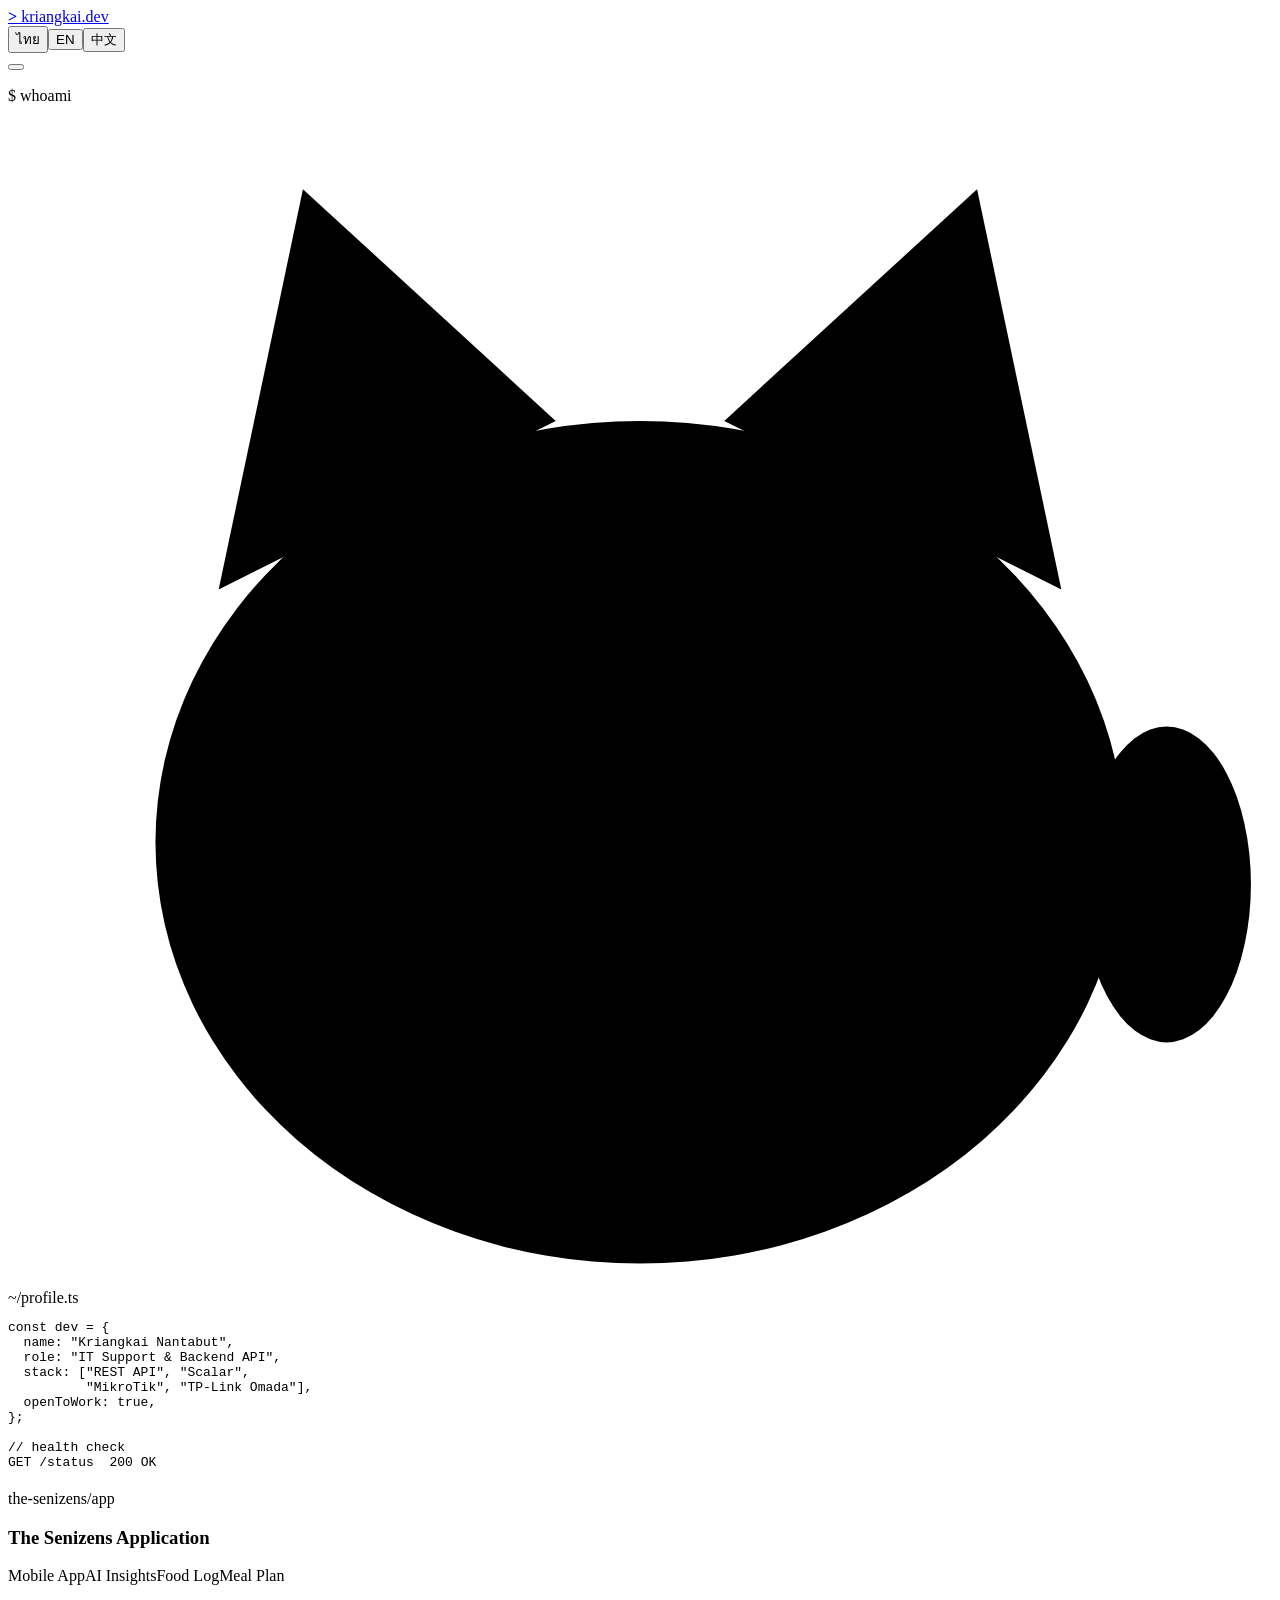
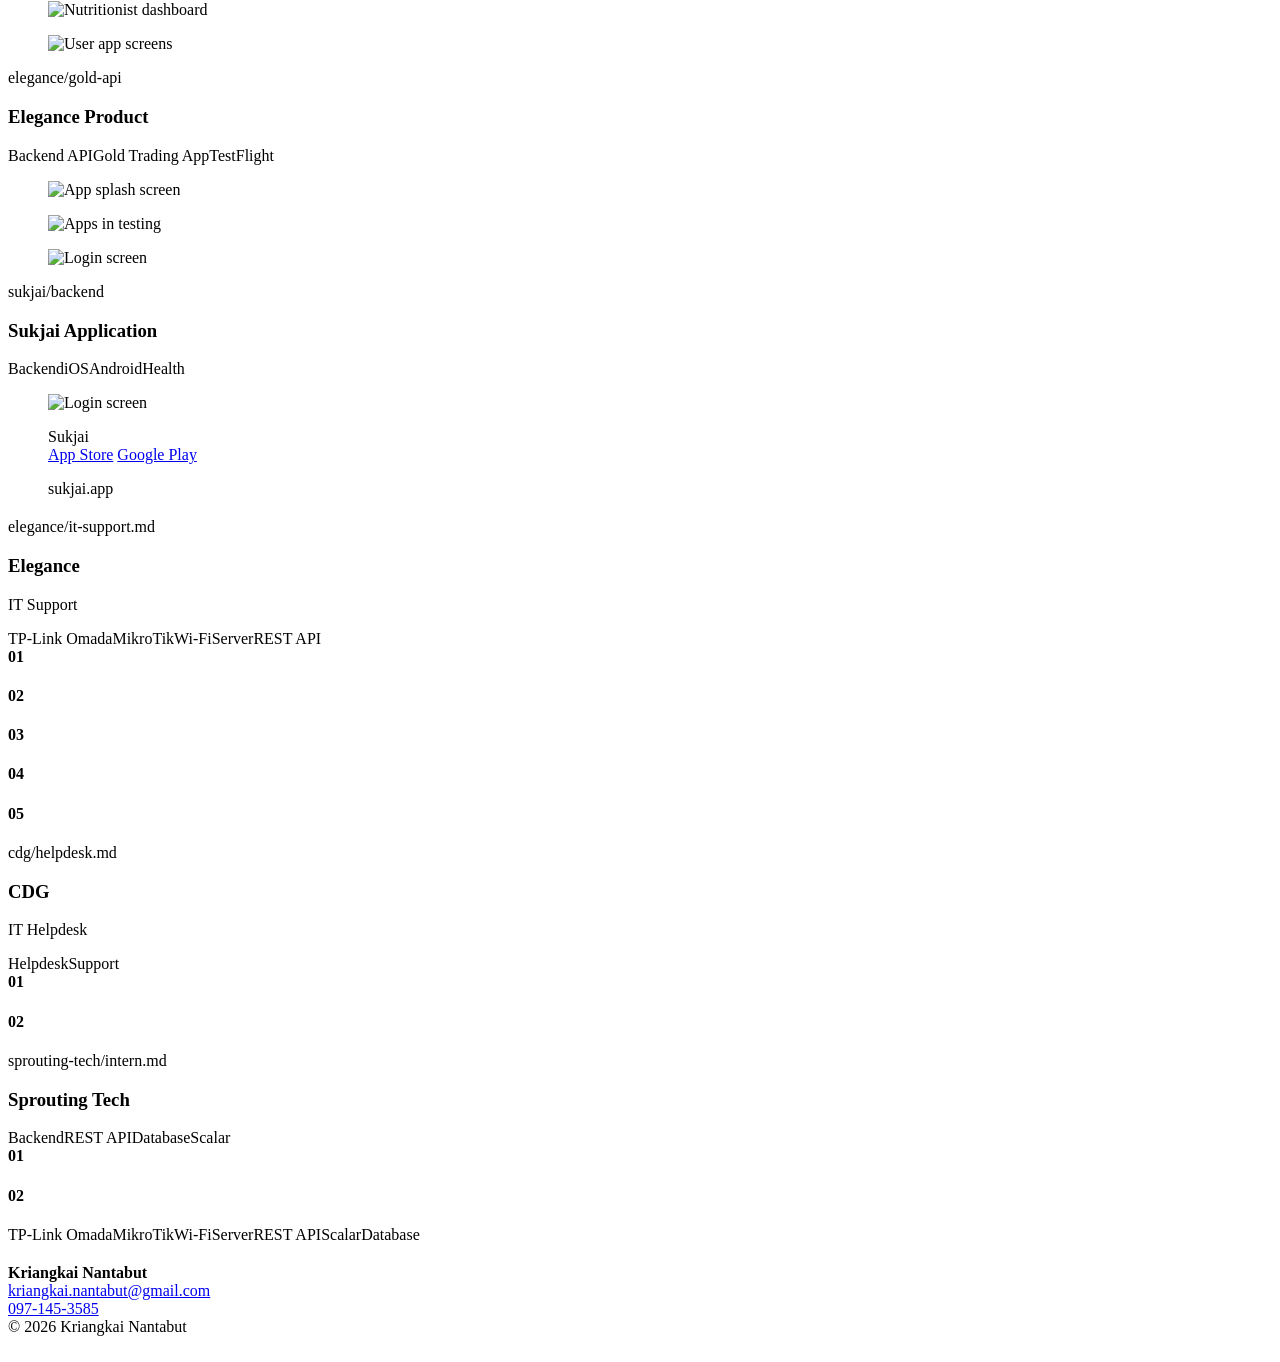
==== commit 16805367: "Add files via upload" ====
--- a/index.html
+++ b/index.html
@@ -7,10 +7,13 @@
 <meta property="og:description" content="IT Support &amp; Backend API | The Senizens, Elegance Product, Sukjai">
 <meta name="description" content="IT Support &amp; Backend API portfolio">
 <title>Kriangkai Nantabut | Portfolio</title>
+<meta name="theme-color" content="#0a0f14">
+<meta property="og:type" content="website">
 <link rel="icon" href="favicon.svg" type="image/svg+xml">
 <link rel="preconnect" href="https://fonts.googleapis.com">
 <link rel="preconnect" href="https://fonts.gstatic.com" crossorigin>
 <link href="https://fonts.googleapis.com/css2?family=IBM+Plex+Sans+Thai:wght@400;500;600;700&family=JetBrains+Mono:wght@400;500;700&family=Noto+Sans+SC:wght@400;500;700&display=swap" rel="stylesheet">
+<script src="assets/js/theme-init.js"></script>
 <link rel="stylesheet" href="assets/css/style.css">
 </head>
 <body>
@@ -92,7 +95,7 @@
         <div class="pair trio">
           <figure class="shot"><div class="frame"><img src="assets/img/elegance-splash.webp" alt="App splash screen" loading="lazy"></div><figcaption data-i18n="p2_c1"></figcaption></figure>
           <figure class="shot"><div class="frame"><img src="assets/img/elegance-testing.webp" alt="Apps in testing" loading="lazy"></div><figcaption data-i18n="p2_c2"></figcaption></figure>
-          <figure class="shot"><div class="frame"><img src="assets/img/elegance-receipt.webp" alt="Sample receipt" loading="lazy"></div><figcaption data-i18n="p2_c3"></figcaption></figure>
+          <figure class="shot"><div class="frame"><img src="assets/img/elegance-login.webp" alt="Login screen" loading="lazy"></div><figcaption data-i18n="p2_c3"></figcaption></figure>
         </div>
       </div>
     </article>
@@ -119,34 +122,21 @@
   <section id="work">
     <h2 data-i18n="sec_work"></h2>
     <p class="sub" data-i18n="sec_work_s"></p>
-    <div class="roles">
-      <div class="col">
-        <h3>Elegance</h3><p class="co">IT Support</p>
-        <div class="item"><h4 data-i18n="w1t"></h4><p data-i18n="w1d"></p></div>
-        <div class="item"><h4 data-i18n="w2t"></h4><p data-i18n="w2d"></p></div>
-        <div class="item"><h4 data-i18n="w3t"></h4><p data-i18n="w3d"></p></div>
-        <div class="item"><h4 data-i18n="w4t"></h4><p data-i18n="w4d"></p></div>
-        <div class="item"><h4 data-i18n="w5t"></h4><p data-i18n="w5d"></p></div>
-      </div>
-      <div class="col">
-        <h3>CDG</h3><p class="co">IT Helpdesk</p>
-        <div class="item"><h4 data-i18n="w6t"></h4><p data-i18n="w6d"></p></div>
-        <div class="item"><h4 data-i18n="w7t"></h4><p data-i18n="w7d"></p></div>
-        <h3 style="margin-top:26px" data-i18n="sec_tools"></h3>
-        <div class="chips" style="margin-top:10px"><span class="chip">TP-Link Omada</span><span class="chip">MikroTik</span><span class="chip">Wi-Fi</span><span class="chip">Server</span><span class="chip">REST API</span><span class="chip">Scalar</span></div>
-      </div>
+    <div class="timeline">
+    <article class="tl"><span class="dot"></span>
+      <div class="win"><div class="wb"><i></i><i></i><i></i><span>elegance/it-support.md</span></div>
+      <div class="in"><div class="head"><h3>Elegance</h3><p class="co">IT Support</p></div><div class="chips"><span class="chip">TP-Link Omada</span><span class="chip">MikroTik</span><span class="chip">Wi-Fi</span><span class="chip">Server</span><span class="chip">REST API</span></div><div class="cards"><div class="it"><b>01</b><h4 data-i18n="w1t"></h4><p data-i18n="w1d"></p></div><div class="it"><b>02</b><h4 data-i18n="w2t"></h4><p data-i18n="w2d"></p></div><div class="it"><b>03</b><h4 data-i18n="w3t"></h4><p data-i18n="w3d"></p></div><div class="it"><b>04</b><h4 data-i18n="w4t"></h4><p data-i18n="w4d"></p></div><div class="it"><b>05</b><h4 data-i18n="w5t"></h4><p data-i18n="w5d"></p></div></div></div></div>
+    </article>
+    <article class="tl"><span class="dot"></span>
+      <div class="win"><div class="wb"><i></i><i></i><i></i><span>cdg/helpdesk.md</span></div>
+      <div class="in"><div class="head"><h3>CDG</h3><p class="co">IT Helpdesk</p></div><div class="chips"><span class="chip">Helpdesk</span><span class="chip">Support</span></div><div class="cards"><div class="it"><b>01</b><h4 data-i18n="w6t"></h4><p data-i18n="w6d"></p></div><div class="it"><b>02</b><h4 data-i18n="w7t"></h4><p data-i18n="w7d"></p></div></div></div></div>
+    </article>
+    <article class="tl"><span class="dot"></span>
+      <div class="win"><div class="wb"><i></i><i></i><i></i><span>sprouting-tech/intern.md</span></div>
+      <div class="in"><div class="head"><h3>Sprouting Tech</h3><p class="co" data-i18n="s_role"></p></div><div class="chips"><span class="chip">Backend</span><span class="chip">REST API</span><span class="chip">Database</span><span class="chip">Scalar</span></div><div class="cards"><div class="it"><b>01</b><h4 data-i18n="s1t"></h4><p data-i18n="s1d"></p></div><div class="it"><b>02</b><h4 data-i18n="s2t"></h4><p data-i18n="s2d"></p></div></div></div></div>
+    </article>
     </div>
-  <div class="win intern">
-      <div class="wb"><i></i><i></i><i></i><span>sprouting-tech/intern.md</span></div>
-      <div class="in">
-        <h3>Sprouting Tech</h3><p class="co" data-i18n="s_role"></p>
-        <div class="chips"><span class="chip">Backend</span><span class="chip">REST API</span><span class="chip">Database</span><span class="chip">Scalar</span></div>
-        <div class="pair">
-          <div class="item"><h4 data-i18n="s1t"></h4><p data-i18n="s1d"></p></div>
-          <div class="item"><h4 data-i18n="s2t"></h4><p data-i18n="s2d"></p></div>
-        </div>
-      </div>
-    </div>
+    <div class="win tools"><div class="in"><h3 data-i18n="sec_tools"></h3><div class="chips"><span class="chip">TP-Link Omada</span><span class="chip">MikroTik</span><span class="chip">Wi-Fi</span><span class="chip">Server</span><span class="chip">REST API</span><span class="chip">Scalar</span><span class="chip">Database</span></div></div></div>
   </section>
 
   <section id="contact">
